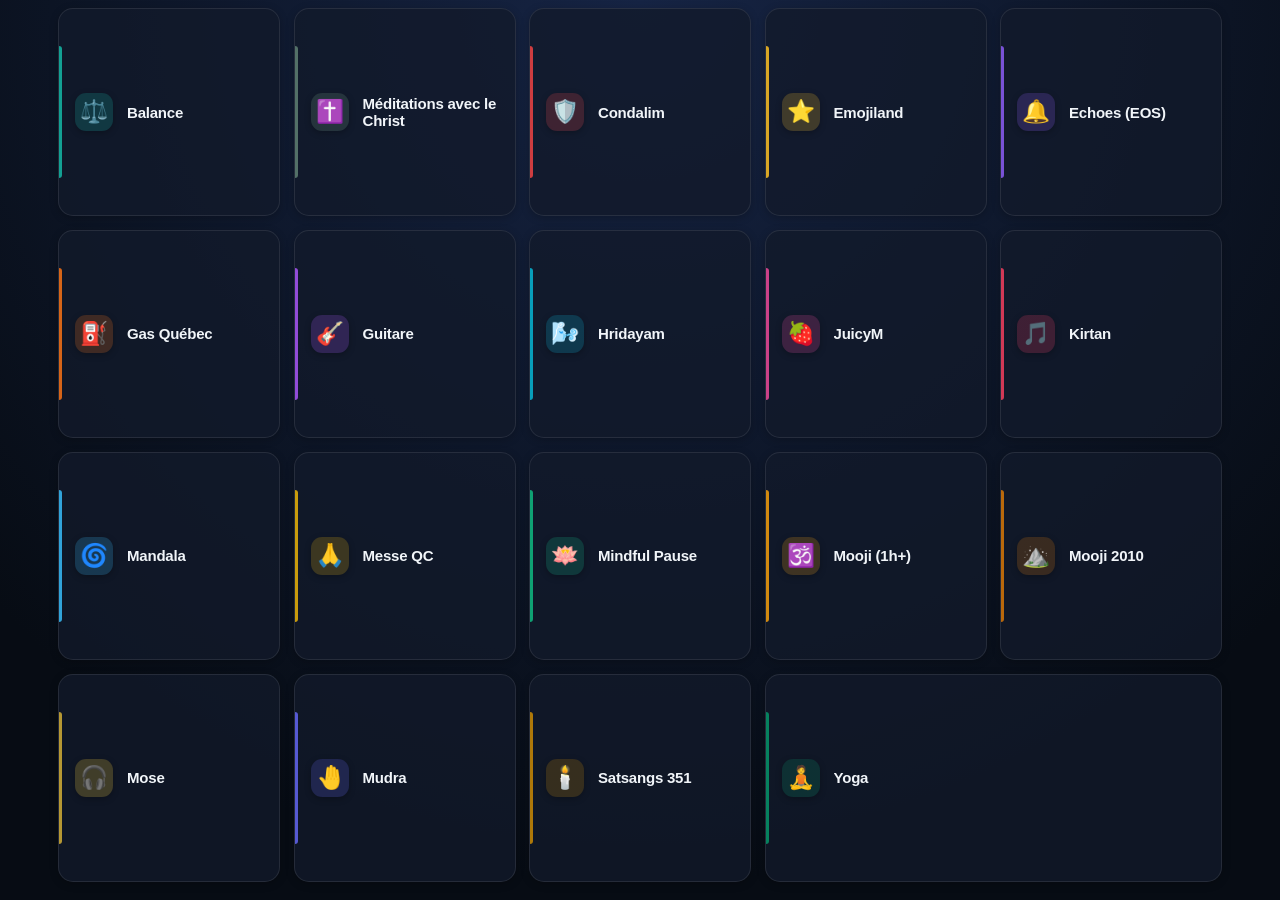
==== index.html @ 5522bfbe "rew" ====
<!doctype html>
<html lang="fr">
<head>
  <meta charset="utf-8">
  <meta name="viewport" content="width=device-width, initial-scale=1, viewport-fit=cover, user-scalable=no">
  <meta name="theme-color" content="#070c14">
  <meta name="color-scheme" content="dark">
  <meta name="apple-mobile-web-app-capable" content="yes">
  <meta name="apple-mobile-web-app-status-bar-style" content="black-translucent">
  <link rel="icon" href="data:image/svg+xml,%3Csvg xmlns='http://www.w3.org/2000/svg' viewBox='0 0 100 100'%3E%3Cdefs%3E%3ClinearGradient id='g' x1='0%25' y1='0%25' x2='100%25' y2='100%25'%3E%3Cstop offset='0%25' stop-color='%2338bdf8'/%3E%3Cstop offset='100%25' stop-color='%236366f1'/%3E%3C/linearGradient%3E%3C/defs%3E%3Ccircle cx='50' cy='50' r='46' fill='url(%23g)'/%3E%3Cpath d='M34 66 L66 50 L34 34 Z' fill='%23ffffff'/%3E%3C/svg%3E">
  <title>Launchpad</title>
  <style>
    :root {
      color-scheme: dark;
      --bg: #070c14;
      --card-bg: rgba(18, 26, 43, 0.78);
      --card-border: rgba(255, 255, 255, 0.09);
      --card-hover: rgba(28, 42, 70, 0.96);
      --text: #f1f5f9;
      --accent: #38bdf8;
    }

    * {
      box-sizing: border-box;
      margin: 0;
      padding: 0;
      -webkit-tap-highlight-color: transparent;
    }

    html, body {
      position: fixed;
      inset: 0;
      width: 100%;
      height: 100%;
      height: 100svh;
      height: var(--app-height, 100svh);
      max-height: 100svh;
      max-height: var(--app-height, 100svh);
      overflow: hidden;
      background: var(--bg);
      background-image: radial-gradient(circle at 50% 0%, #162444 0%, #070c14 80%);
      color: var(--text);
      font-family: -apple-system, BlinkMacSystemFont, "SF Pro Display", "Segoe UI", Roboto, sans-serif;
    }

    /* Fullscreen Viewport Shell with Android 3-Button Nav Protection */
    .viewport-shell {
      width: 100%;
      height: 100%;
      max-height: 100%;
      max-width: 1180px;
      margin: 0 auto;
      padding-top: max(8px, env(safe-area-inset-top, 0px));
      padding-left: max(8px, env(safe-area-inset-left, 0px));
      padding-right: max(8px, env(safe-area-inset-right, 0px));
      /* Generous bottom padding for Android 3-button native navigation */
      padding-bottom: max(18px, calc(env(safe-area-inset-bottom, 0px) + 10px));
      display: flex;
      flex-direction: column;
    }

    /* Grid Layout:
       - Mobile Portrait: 2 COLUMNS x 10 ROWS (Wide cards: text never truncates!)
       - Tablet / Landscape: 4 COLUMNS x 5 ROWS
       - Desktop: 5 COLUMNS x 4 ROWS
    */
    main {
      flex: 1;
      height: 100%;
      min-height: 0;
      display: grid;
      gap: clamp(4px, 0.9vh, 8px);
      grid-template-columns: repeat(2, 1fr);
      grid-template-rows: repeat(10, 1fr);
    }

    @media (min-width: 600px) {
      main {
        grid-template-columns: repeat(4, 1fr);
        grid-template-rows: repeat(5, 1fr);
        gap: clamp(6px, 1.2vh, 12px);
      }
    }

    @media (min-width: 960px) {
      main {
        grid-template-columns: repeat(5, 1fr);
        grid-template-rows: repeat(4, 1fr);
        gap: clamp(8px, 1.5vh, 14px);
      }
    }

    /* App Button: Horizontal card on mobile & desktop */
    .app-btn {
      position: relative;
      display: flex;
      flex-direction: row;
      align-items: center;
      justify-content: flex-start;
      gap: clamp(8px, 2vw, 14px);
      min-width: 0;
      min-height: 0;
      padding: 0 clamp(8px, 2.2vw, 16px);
      background: var(--card-bg);
      border: 1px solid var(--card-border);
      border-radius: clamp(10px, 1.8vh, 15px);
      text-decoration: none;
      color: var(--text);
      user-select: none;
      outline: none;
      overflow: hidden;
      box-shadow: 0 2px 8px rgba(0, 0, 0, 0.22);
      transition: transform 140ms ease, background 140ms ease, border-color 140ms ease, box-shadow 140ms ease;
    }

    .app-btn:last-child {
      grid-column: span 2;
    }

    /* Left accent indicator strip */
    .app-btn::before {
      content: "";
      position: absolute;
      left: 0;
      top: 18%;
      bottom: 18%;
      width: 3px;
      background: var(--accent-color, var(--accent));
      border-radius: 0 4px 4px 0;
      opacity: 0.85;
      transition: all 140ms ease;
    }

    .app-btn:hover {
      background: var(--card-hover);
      border-color: var(--accent-color, var(--accent));
      transform: translateY(-1px);
      box-shadow: 0 6px 16px -2px rgba(0, 0, 0, 0.45);
    }

    .app-btn:hover::before {
      top: 10%;
      bottom: 10%;
      width: 4px;
      opacity: 1;
      box-shadow: 0 0 10px var(--accent-color, var(--accent));
    }

    .app-btn:active {
      transform: scale(0.96);
    }

    /* Icon Squircle Box */
    .btn-icon-box {
      width: clamp(28px, 4.4vh, 38px);
      height: clamp(28px, 4.4vh, 38px);
      border-radius: clamp(8px, 1.3vh, 11px);
      background: var(--icon-bg, rgba(255, 255, 255, 0.06));
      display: flex;
      align-items: center;
      justify-content: center;
      font-size: clamp(1.15rem, 2.5vh, 1.55rem);
      line-height: 1;
      flex-shrink: 0;
      box-shadow: 0 2px 6px rgba(0, 0, 0, 0.25);
      transition: transform 140ms ease;
    }

    .app-btn:hover .btn-icon-box {
      transform: scale(1.08);
    }

    /* Label Container */
    .btn-info {
      display: flex;
      flex-direction: column;
      justify-content: center;
      min-width: 0;
      flex: 1;
    }

    .btn-label {
      font-size: clamp(0.76rem, 1.7vh, 0.94rem);
      font-weight: 700;
      letter-spacing: -0.015em;
      line-height: 1.15;
      text-align: left;
      white-space: normal;
      word-break: normal;
      overflow-wrap: break-word;
      display: -webkit-box;
      -webkit-line-clamp: 2;
      -webkit-box-orient: vertical;
      overflow: hidden;
    }

    /* Ultra-compact screen adjustments (landscape / small screens) */
    @media (max-height: 540px) {
      .viewport-shell {
        gap: 3px;
        padding-bottom: max(14px, calc(env(safe-area-inset-bottom, 0px) + 6px));
      }
      .btn-icon-box {
        width: 24px;
        height: 24px;
        font-size: 1rem;
      }
      .btn-label {
        font-size: clamp(0.68rem, 1.3vh, 0.78rem);
      }
    }
  </style>
</head>
<body>
  <div class="viewport-shell">
    <main id="appGrid">
      <a href="balance/index.html" class="app-btn" style="--accent-color: #14b8a6; --icon-bg: rgba(20, 184, 166, 0.2);">
        <div class="btn-icon-box">⚖️</div>
        <div class="btn-info"><span class="btn-label">Balance</span></div>
      </a>

      <a href="chremed/index.html" class="app-btn" style="--accent-color: #5f7f72; --icon-bg: rgba(95, 127, 114, 0.25);">
        <div class="btn-icon-box">✝️</div>
        <div class="btn-info"><span class="btn-label">Méditations avec le Christ</span></div>
      </a>

      <a href="condalim/index.html" class="app-btn" style="--accent-color: #ef4444; --icon-bg: rgba(239, 68, 68, 0.2);">
        <div class="btn-icon-box">🛡️</div>
        <div class="btn-info"><span class="btn-label">Condalim</span></div>
      </a>

      <a href="emojiland/index.html" class="app-btn" style="--accent-color: #fbbf24; --icon-bg: rgba(251, 191, 36, 0.2);">
        <div class="btn-icon-box">⭐</div>
        <div class="btn-info"><span class="btn-label">Emojiland</span></div>
      </a>

      <a href="eos.html" class="app-btn" style="--accent-color: #8b5cf6; --icon-bg: rgba(139, 92, 246, 0.2);">
        <div class="btn-icon-box">🔔</div>
        <div class="btn-info"><span class="btn-label">Echoes (EOS)</span></div>
      </a>

      <a href="gasquebec/index.html" class="app-btn" style="--accent-color: #f97316; --icon-bg: rgba(249, 115, 22, 0.2);">
        <div class="btn-icon-box">⛽</div>
        <div class="btn-info"><span class="btn-label">Gas Québec</span></div>
      </a>

      <a href="guitar.html" class="app-btn" style="--accent-color: #a855f7; --icon-bg: rgba(168, 85, 247, 0.2);">
        <div class="btn-icon-box">🎸</div>
        <div class="btn-info"><span class="btn-label">Guitare</span></div>
      </a>

      <a href="hridayam.html" class="app-btn" style="--accent-color: #06b6d4; --icon-bg: rgba(6, 182, 212, 0.2);">
        <div class="btn-icon-box">🌬️</div>
        <div class="btn-info"><span class="btn-label">Hridayam</span></div>
      </a>

      <a href="juicym/index.html" class="app-btn" style="--accent-color: #ec4899; --icon-bg: rgba(236, 72, 153, 0.2);">
        <div class="btn-icon-box">🍓</div>
        <div class="btn-info"><span class="btn-label">JuicyM</span></div>
      </a>

      <a href="kirtan/index.html" class="app-btn" style="--accent-color: #f43f5e; --icon-bg: rgba(244, 63, 94, 0.2);">
        <div class="btn-icon-box">🎵</div>
        <div class="btn-info"><span class="btn-label">Kirtan</span></div>
      </a>

      <a href="mandala.html" class="app-btn" style="--accent-color: #38bdf8; --icon-bg: rgba(56, 189, 248, 0.2);">
        <div class="btn-icon-box">🌀</div>
        <div class="btn-info"><span class="btn-label">Mandala</span></div>
      </a>

      <a href="messequebec/index.html" class="app-btn" style="--accent-color: #eab308; --icon-bg: rgba(234, 179, 8, 0.2);">
        <div class="btn-icon-box">🙏</div>
        <div class="btn-info"><span class="btn-label">Messe QC</span></div>
      </a>

      <a href="mindfulpause.html" class="app-btn" style="--accent-color: #10b981; --icon-bg: rgba(16, 185, 129, 0.2);">
        <div class="btn-icon-box">🪷</div>
        <div class="btn-info"><span class="btn-label">Mindful Pause</span></div>
      </a>

      <a href="moojilongvideos.html" class="app-btn" style="--accent-color: #f59e0b; --icon-bg: rgba(245, 158, 11, 0.2);">
        <div class="btn-icon-box">🕉️</div>
        <div class="btn-info"><span class="btn-label">Mooji (1h+)</span></div>
      </a>

      <a href="mooji2010/index.html" class="app-btn" style="--accent-color: #d97706; --icon-bg: rgba(217, 119, 6, 0.2);">
        <div class="btn-icon-box">⛰️</div>
        <div class="btn-info"><span class="btn-label">Mooji 2010</span></div>
      </a>

      <a href="mose.html" class="app-btn" style="--accent-color: #d4af37; --icon-bg: rgba(212, 175, 55, 0.25);">
        <div class="btn-icon-box">🎧</div>
        <div class="btn-info"><span class="btn-label">Mose</span></div>
      </a>

      <a href="mudra.html" class="app-btn" style="--accent-color: #6366f1; --icon-bg: rgba(99, 102, 241, 0.2);">
        <div class="btn-icon-box">🤚</div>
        <div class="btn-info"><span class="btn-label">Mudra</span></div>
      </a>

      <a href="satsangs351/index.html" class="app-btn" style="--accent-color: #ca8a04; --icon-bg: rgba(202, 138, 4, 0.2);">
        <div class="btn-icon-box">🕯️</div>
        <div class="btn-info"><span class="btn-label">Satsangs 351</span></div>
      </a>

      <a href="yoga.html" class="app-btn" style="--accent-color: #059669; --icon-bg: rgba(5, 150, 105, 0.2);">
        <div class="btn-icon-box">🧘</div>
        <div class="btn-info"><span class="btn-label">Yoga</span></div>
      </a>
    </main>
  </div>

  <script>
    // Exact visual height binding for mobile address bars & Android navigation
    function updateAppHeight() {
      const vh = window.visualViewport ? window.visualViewport.height : window.innerHeight;
      document.documentElement.style.setProperty('--app-height', `${vh}px`);
    }

    if (window.visualViewport) {
      window.visualViewport.addEventListener('resize', updateAppHeight);
    }
    window.addEventListener('resize', updateAppHeight);
    window.addEventListener('orientationchange', () => {
      setTimeout(updateAppHeight, 100);
    });
    updateAppHeight();
  </script>
</body>
</html>
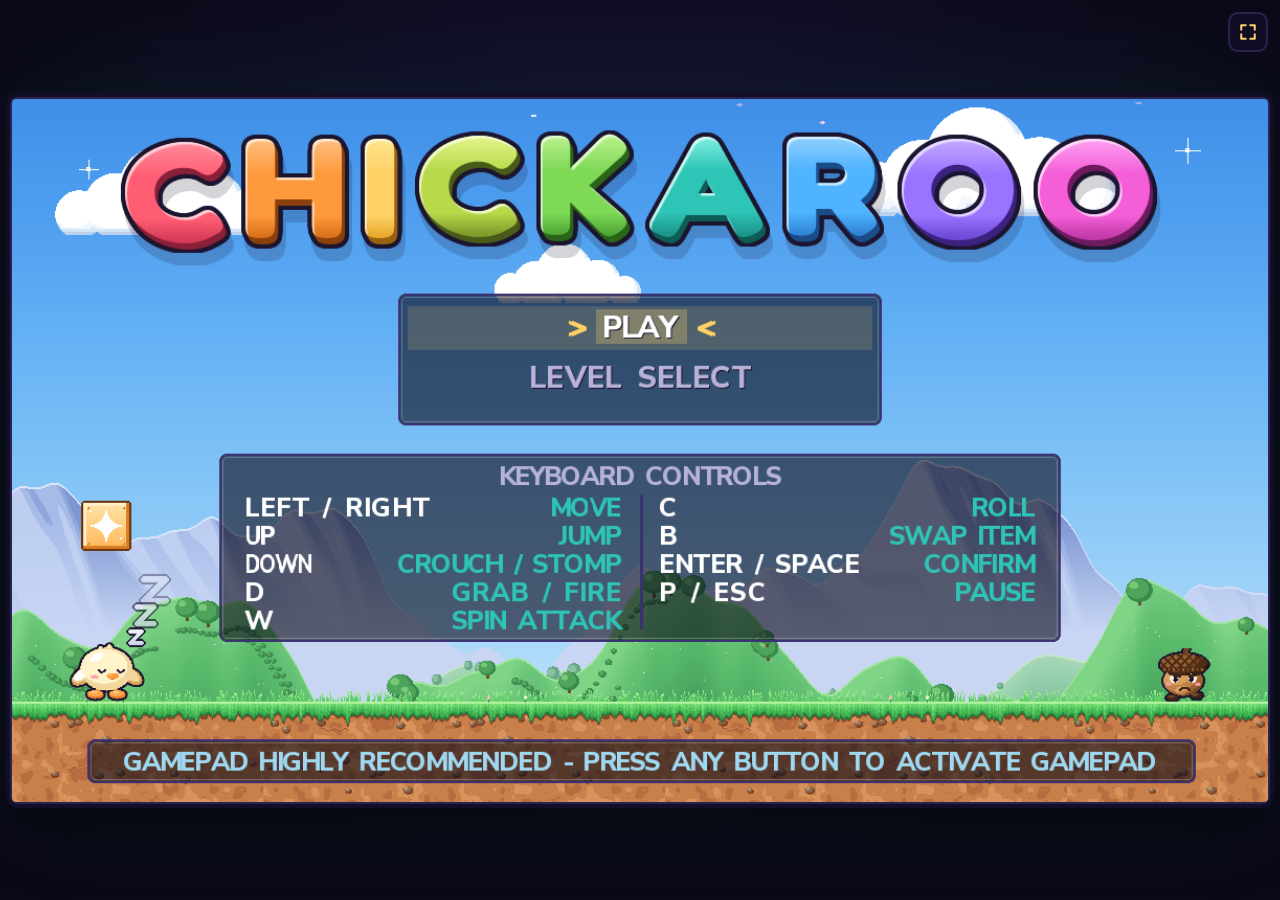
==== commit df2bd57c: "Optimize rendering, canvas blitting, glow caching, and culling" ====
--- a/index.html
+++ b/index.html
@@ -1,331 +1,135 @@
 <!doctype html>
-<html lang="fr">
+<html lang="en" class="loading">
 <head>
   <meta charset="utf-8">
-  <meta name="viewport" content="width=device-width, initial-scale=1, viewport-fit=cover, user-scalable=no">
-  <meta name="theme-color" content="#070c14">
-  <meta name="color-scheme" content="dark">
+  <meta name="viewport" content="width=device-width, initial-scale=1, maximum-scale=1, user-scalable=no, viewport-fit=cover">
   <meta name="apple-mobile-web-app-capable" content="yes">
+  <meta name="mobile-web-app-capable" content="yes">
   <meta name="apple-mobile-web-app-status-bar-style" content="black-translucent">
-  <link rel="icon" href="data:image/svg+xml,%3Csvg xmlns='http://www.w3.org/2000/svg' viewBox='0 0 100 100'%3E%3Cdefs%3E%3ClinearGradient id='g' x1='0%25' y1='0%25' x2='100%25' y2='100%25'%3E%3Cstop offset='0%25' stop-color='%2338bdf8'/%3E%3Cstop offset='100%25' stop-color='%236366f1'/%3E%3C/linearGradient%3E%3C/defs%3E%3Ccircle cx='50' cy='50' r='46' fill='url(%23g)'/%3E%3Cpath d='M34 66 L66 50 L34 34 Z' fill='%23ffffff'/%3E%3C/svg%3E">
-  <title>Launchpad</title>
-  <style>
-    :root {
-      color-scheme: dark;
-      --bg: #070c14;
-      --card-bg: rgba(18, 26, 43, 0.78);
-      --card-border: rgba(255, 255, 255, 0.09);
-      --card-hover: rgba(28, 42, 70, 0.96);
-      --text: #f1f5f9;
-      --accent: #38bdf8;
-    }
-
-    * {
-      box-sizing: border-box;
-      margin: 0;
-      padding: 0;
-      -webkit-tap-highlight-color: transparent;
-    }
-
-    html, body {
-      position: fixed;
-      inset: 0;
-      width: 100%;
-      height: 100%;
-      height: 100svh;
-      height: var(--app-height, 100svh);
-      max-height: 100svh;
-      max-height: var(--app-height, 100svh);
-      overflow: hidden;
-      background: var(--bg);
-      background-image: radial-gradient(circle at 50% 0%, #162444 0%, #070c14 80%);
-      color: var(--text);
-      font-family: -apple-system, BlinkMacSystemFont, "SF Pro Display", "Segoe UI", Roboto, sans-serif;
-    }
-
-    /* Fullscreen Viewport Shell with Android 3-Button Nav Protection */
-    .viewport-shell {
-      width: 100%;
-      height: 100%;
-      max-height: 100%;
-      max-width: 1180px;
-      margin: 0 auto;
-      padding-top: max(8px, env(safe-area-inset-top, 0px));
-      padding-left: max(8px, env(safe-area-inset-left, 0px));
-      padding-right: max(8px, env(safe-area-inset-right, 0px));
-      /* Generous bottom padding for Android 3-button native navigation */
-      padding-bottom: max(18px, calc(env(safe-area-inset-bottom, 0px) + 10px));
-      display: flex;
-      flex-direction: column;
-    }
-
-    /* Grid Layout:
-       - Mobile Portrait: 2 COLUMNS x 10 ROWS (Wide cards: text never truncates!)
-       - Tablet / Landscape: 4 COLUMNS x 5 ROWS
-       - Desktop: 5 COLUMNS x 4 ROWS
-    */
-    main {
-      flex: 1;
-      height: 100%;
-      min-height: 0;
-      display: grid;
-      gap: clamp(4px, 0.9vh, 8px);
-      grid-template-columns: repeat(2, 1fr);
-      grid-template-rows: repeat(10, 1fr);
-    }
-
-    @media (min-width: 600px) {
-      main {
-        grid-template-columns: repeat(4, 1fr);
-        grid-template-rows: repeat(5, 1fr);
-        gap: clamp(6px, 1.2vh, 12px);
-      }
-    }
-
-    @media (min-width: 960px) {
-      main {
-        grid-template-columns: repeat(5, 1fr);
-        grid-template-rows: repeat(4, 1fr);
-        gap: clamp(8px, 1.5vh, 14px);
-      }
-    }
-
-    /* App Button: Horizontal card on mobile & desktop */
-    .app-btn {
-      position: relative;
-      display: flex;
-      flex-direction: row;
-      align-items: center;
-      justify-content: flex-start;
-      gap: clamp(8px, 2vw, 14px);
-      min-width: 0;
-      min-height: 0;
-      padding: 0 clamp(8px, 2.2vw, 16px);
-      background: var(--card-bg);
-      border: 1px solid var(--card-border);
-      border-radius: clamp(10px, 1.8vh, 15px);
-      text-decoration: none;
-      color: var(--text);
-      user-select: none;
-      outline: none;
-      overflow: hidden;
-      box-shadow: 0 2px 8px rgba(0, 0, 0, 0.22);
-      transition: transform 140ms ease, background 140ms ease, border-color 140ms ease, box-shadow 140ms ease;
-    }
-
-    .app-btn:last-child {
-      grid-column: span 2;
-    }
-
-    /* Left accent indicator strip */
-    .app-btn::before {
-      content: "";
-      position: absolute;
-      left: 0;
-      top: 18%;
-      bottom: 18%;
-      width: 3px;
-      background: var(--accent-color, var(--accent));
-      border-radius: 0 4px 4px 0;
-      opacity: 0.85;
-      transition: all 140ms ease;
-    }
-
-    .app-btn:hover {
-      background: var(--card-hover);
-      border-color: var(--accent-color, var(--accent));
-      transform: translateY(-1px);
-      box-shadow: 0 6px 16px -2px rgba(0, 0, 0, 0.45);
-    }
-
-    .app-btn:hover::before {
-      top: 10%;
-      bottom: 10%;
-      width: 4px;
-      opacity: 1;
-      box-shadow: 0 0 10px var(--accent-color, var(--accent));
-    }
-
-    .app-btn:active {
-      transform: scale(0.96);
-    }
-
-    /* Icon Squircle Box */
-    .btn-icon-box {
-      width: clamp(28px, 4.4vh, 38px);
-      height: clamp(28px, 4.4vh, 38px);
-      border-radius: clamp(8px, 1.3vh, 11px);
-      background: var(--icon-bg, rgba(255, 255, 255, 0.06));
-      display: flex;
-      align-items: center;
-      justify-content: center;
-      font-size: clamp(1.15rem, 2.5vh, 1.55rem);
-      line-height: 1;
-      flex-shrink: 0;
-      box-shadow: 0 2px 6px rgba(0, 0, 0, 0.25);
-      transition: transform 140ms ease;
-    }
-
-    .app-btn:hover .btn-icon-box {
-      transform: scale(1.08);
-    }
-
-    /* Label Container */
-    .btn-info {
-      display: flex;
-      flex-direction: column;
-      justify-content: center;
-      min-width: 0;
-      flex: 1;
-    }
-
-    .btn-label {
-      font-size: clamp(0.76rem, 1.7vh, 0.94rem);
-      font-weight: 700;
-      letter-spacing: -0.015em;
-      line-height: 1.15;
-      text-align: left;
-      white-space: normal;
-      word-break: normal;
-      overflow-wrap: break-word;
-      display: -webkit-box;
-      -webkit-line-clamp: 2;
-      -webkit-box-orient: vertical;
-      overflow: hidden;
-    }
-
-    /* Ultra-compact screen adjustments (landscape / small screens) */
-    @media (max-height: 540px) {
-      .viewport-shell {
-        gap: 3px;
-        padding-bottom: max(14px, calc(env(safe-area-inset-bottom, 0px) + 6px));
-      }
-      .btn-icon-box {
-        width: 24px;
-        height: 24px;
-        font-size: 1rem;
-      }
-      .btn-label {
-        font-size: clamp(0.68rem, 1.3vh, 0.78rem);
-      }
-    }
-  </style>
+  <meta name="theme-color" content="#0a0a0a">
+  <title>CHICKAROO</title>
+  <link rel="icon" href="data:image/svg+xml,<svg xmlns='http://www.w3.org/2000/svg' viewBox='0 0 100 100'><text y='.9em' font-size='90'>🐥</text></svg>">
+  <meta name="description" content="CHICKAROO — a handcrafted 2D platformer homage. Pure HTML5 canvas and Web Audio.">
+  <style>html, body { background: #0a0a0a; }</style>
+  <link rel="stylesheet" href="style.css">
 </head>
 <body>
-  <div class="viewport-shell">
-    <main id="appGrid">
-      <a href="balance/index.html" class="app-btn" style="--accent-color: #14b8a6; --icon-bg: rgba(20, 184, 166, 0.2);">
-        <div class="btn-icon-box">⚖️</div>
-        <div class="btn-info"><span class="btn-label">Balance</span></div>
-      </a>
+  <!-- Static bake of SPR.small.blush, embedded so it appears before game scripts and fonts load. -->
+  <div id="loading" role="status" aria-label="Loading CHICKAROO">
+    <img src="[data-uri]" width="96" height="74" alt="" fetchpriority="high" draggable="false">
+  </div>
+  <main id="stage">
+    <div id="frame">
+      <canvas id="game" width="1200" height="672" aria-label="CHICKAROO game screen"></canvas>
+    </div>
+  </main>
 
-      <a href="chremed/index.html" class="app-btn" style="--accent-color: #5f7f72; --icon-bg: rgba(95, 127, 114, 0.25);">
-        <div class="btn-icon-box">✝️</div>
-        <div class="btn-info"><span class="btn-label">Méditations avec le Christ</span></div>
-      </a>
-
-      <a href="condalim/index.html" class="app-btn" style="--accent-color: #ef4444; --icon-bg: rgba(239, 68, 68, 0.2);">
-        <div class="btn-icon-box">🛡️</div>
-        <div class="btn-info"><span class="btn-label">Condalim</span></div>
-      </a>
-
-      <a href="emojiland/index.html" class="app-btn" style="--accent-color: #fbbf24; --icon-bg: rgba(251, 191, 36, 0.2);">
-        <div class="btn-icon-box">⭐</div>
-        <div class="btn-info"><span class="btn-label">Emojiland</span></div>
-      </a>
-
-      <a href="eos.html" class="app-btn" style="--accent-color: #8b5cf6; --icon-bg: rgba(139, 92, 246, 0.2);">
-        <div class="btn-icon-box">🔔</div>
-        <div class="btn-info"><span class="btn-label">Echoes (EOS)</span></div>
-      </a>
-
-      <a href="gasquebec/index.html" class="app-btn" style="--accent-color: #f97316; --icon-bg: rgba(249, 115, 22, 0.2);">
-        <div class="btn-icon-box">⛽</div>
-        <div class="btn-info"><span class="btn-label">Gas Québec</span></div>
-      </a>
-
-      <a href="guitar.html" class="app-btn" style="--accent-color: #a855f7; --icon-bg: rgba(168, 85, 247, 0.2);">
-        <div class="btn-icon-box">🎸</div>
-        <div class="btn-info"><span class="btn-label">Guitare</span></div>
-      </a>
-
-      <a href="hridayam.html" class="app-btn" style="--accent-color: #06b6d4; --icon-bg: rgba(6, 182, 212, 0.2);">
-        <div class="btn-icon-box">🌬️</div>
-        <div class="btn-info"><span class="btn-label">Hridayam</span></div>
-      </a>
-
-      <a href="juicym/index.html" class="app-btn" style="--accent-color: #ec4899; --icon-bg: rgba(236, 72, 153, 0.2);">
-        <div class="btn-icon-box">🍓</div>
-        <div class="btn-info"><span class="btn-label">JuicyM</span></div>
-      </a>
-
-      <a href="kirtan/index.html" class="app-btn" style="--accent-color: #f43f5e; --icon-bg: rgba(244, 63, 94, 0.2);">
-        <div class="btn-icon-box">🎵</div>
-        <div class="btn-info"><span class="btn-label">Kirtan</span></div>
-      </a>
-
-      <a href="mandala.html" class="app-btn" style="--accent-color: #38bdf8; --icon-bg: rgba(56, 189, 248, 0.2);">
-        <div class="btn-icon-box">🌀</div>
-        <div class="btn-info"><span class="btn-label">Mandala</span></div>
-      </a>
-
-      <a href="messequebec/index.html" class="app-btn" style="--accent-color: #eab308; --icon-bg: rgba(234, 179, 8, 0.2);">
-        <div class="btn-icon-box">🙏</div>
-        <div class="btn-info"><span class="btn-label">Messe QC</span></div>
-      </a>
-
-      <a href="mindfulpause.html" class="app-btn" style="--accent-color: #10b981; --icon-bg: rgba(16, 185, 129, 0.2);">
-        <div class="btn-icon-box">🪷</div>
-        <div class="btn-info"><span class="btn-label">Mindful Pause</span></div>
-      </a>
-
-      <a href="moojilongvideos.html" class="app-btn" style="--accent-color: #f59e0b; --icon-bg: rgba(245, 158, 11, 0.2);">
-        <div class="btn-icon-box">🕉️</div>
-        <div class="btn-info"><span class="btn-label">Mooji (1h+)</span></div>
-      </a>
-
-      <a href="mooji2010/index.html" class="app-btn" style="--accent-color: #d97706; --icon-bg: rgba(217, 119, 6, 0.2);">
-        <div class="btn-icon-box">⛰️</div>
-        <div class="btn-info"><span class="btn-label">Mooji 2010</span></div>
-      </a>
-
-      <a href="mose.html" class="app-btn" style="--accent-color: #d4af37; --icon-bg: rgba(212, 175, 55, 0.25);">
-        <div class="btn-icon-box">🎧</div>
-        <div class="btn-info"><span class="btn-label">Mose</span></div>
-      </a>
-
-      <a href="mudra.html" class="app-btn" style="--accent-color: #6366f1; --icon-bg: rgba(99, 102, 241, 0.2);">
-        <div class="btn-icon-box">🤚</div>
-        <div class="btn-info"><span class="btn-label">Mudra</span></div>
-      </a>
-
-      <a href="satsangs351/index.html" class="app-btn" style="--accent-color: #ca8a04; --icon-bg: rgba(202, 138, 4, 0.2);">
-        <div class="btn-icon-box">🕯️</div>
-        <div class="btn-info"><span class="btn-label">Satsangs 351</span></div>
-      </a>
-
-      <a href="yoga.html" class="app-btn" style="--accent-color: #059669; --icon-bg: rgba(5, 150, 105, 0.2);">
-        <div class="btn-icon-box">🧘</div>
-        <div class="btn-info"><span class="btn-label">Yoga</span></div>
-      </a>
-    </main>
+  <div id="toolbar">
+    <button id="pause" class="tool touch-only" type="button" aria-label="Pause" title="Pause (P)">
+      <svg viewBox="0 0 16 16" aria-hidden="true"><path d="M4 3h3v10H4zM9 3h3v10H9z"/></svg>
+    </button>
+    <button id="fs" class="tool" type="button" aria-label="Toggle fullscreen" title="Fullscreen (F)">
+      <svg class="icon-enter" viewBox="0 0 16 16" aria-hidden="true"><path class="line" d="M2 6V2h4M10 2h4v4M14 10v4h-4M6 14H2v-4"/></svg>
+      <svg class="icon-exit" viewBox="0 0 16 16" aria-hidden="true"><path class="line" d="M6 2v4H2M14 6h-4V2M10 14v-4h4M2 10h4v4"/></svg>
+    </button>
   </div>
 
-  <script>
-    // Exact visual height binding for mobile address bars & Android navigation
-    function updateAppHeight() {
-      const vh = window.visualViewport ? window.visualViewport.height : window.innerHeight;
-      document.documentElement.style.setProperty('--app-height', `${vh}px`);
-    }
+  <div id="touch" class="touch-only" aria-hidden="true">
+    <div id="dpad"><span class="arrow l"></span><span class="arrow r"></span></div>
+    <div id="btns"><span id="bB" class="btn">B</span><span id="bA" class="btn">A</span></div>
+  </div>
 
-    if (window.visualViewport) {
-      window.visualViewport.addEventListener('resize', updateAppHeight);
-    }
-    window.addEventListener('resize', updateAppHeight);
-    window.addEventListener('orientationchange', () => {
-      setTimeout(updateAppHeight, 100);
-    });
-    updateAppHeight();
-  </script>
+  <div id="toast" role="status" aria-live="polite"></div>
+
+  <script src="src/levels.js"></script>
+  <script src="src/constants.js"></script>
+  <script src="src/utils.js"></script>
+  <script src="src/fonts.js"></script>
+  <script src="src/hires.js"></script>
+  <script src="src/audio.js"></script>
+  <script src="src/bayou-music.js"></script>
+  <script src="src/input.js"></script>
+  <script src="src/sprites.js"></script>
+  <script src="src/tiles.js"></script>
+  <script src="src/backgrounds.js"></script>
+  <script src="src/meadow-fine.js"></script>
+  <script src="src/fine-ground.js"></script>
+  <script src="src/cave-fine.js"></script>
+  <script src="src/sky-fine.js"></script>
+  <script src="src/citadel-fine.js"></script>
+  <script src="src/ocean-fine.js"></script>
+  <script src="src/snow-fine.js"></script>
+  <script src="src/clock-fine.js"></script>
+  <script src="src/eclipse-fine.js"></script>
+  <script src="src/desert-fine.js"></script>
+  <script src="src/level.js"></script>
+  <script src="src/enemy.js"></script>
+  <script src="src/enemies-meadow.js"></script>
+  <script src="src/blooms.js"></script>
+  <script src="src/meadow-art.js"></script>
+  <script src="src/desert-art.js"></script>
+  <script src="src/magmaw-art.js"></script>
+  <script src="src/sprites-fine.js"></script>
+  <script src="src/bayou-fine.js"></script>
+  <script src="src/jungle-fine.js"></script>
+  <script src="src/winter-art.js"></script>
+  <script src="src/clock-art.js"></script>
+  <script src="src/eclipse-enemy-art.js"></script>
+  <script src="src/enemies-water-ice.js"></script>
+  <script src="src/enemies-snow.js"></script>
+  <script src="src/enemies-forest.js"></script>
+  <script src="src/enemies-desert.js"></script>
+  <script src="src/enemies-jungle.js"></script>
+  <script src="src/enemies-misc.js"></script>
+  <script src="src/snorer-art.js"></script>
+  <script src="src/enemies-cave.js"></script>
+  <script src="src/cave-moths.js"></script>
+  <script src="src/enemies-sky.js"></script>
+  <script src="src/fair.js"></script>
+  <script src="src/enemies-citadel.js"></script>
+  <script src="src/enemies-clock.js"></script>
+  <script src="src/clock-finale.js"></script>
+  <script src="src/enemies-eclipse.js"></script>
+  <script src="src/bosses.js"></script>
+  <script src="src/umbra-art.js"></script>
+  <script src="src/shade.js"></script>
+  <script src="src/sigil.js"></script>
+  <script src="src/dunes.js"></script>
+  <script src="src/enemies-bayou.js"></script>
+  <script src="src/enemies-gut.js"></script>
+  <script src="src/enemies-gumbo.js"></script>
+  <script src="src/crawdad-art.js"></script>
+  <script src="src/items-fx.js"></script>
+  <script src="src/platform.js"></script>
+  <script src="src/gumbo.js"></script>
+  <script src="src/game.js"></script>
+  <script src="src/game-update.js"></script>
+  <script src="src/game-jungle.js"></script>
+  <script src="src/game-sky.js"></script>
+  <script src="src/game-clock.js"></script>
+  <script src="src/game-bayou.js"></script>
+  <script src="src/gut.js"></script>
+  <script src="src/gut-dream.js"></script>
+  <script src="src/gut-rooms.js"></script>
+  <script src="src/gut-ileum.js"></script>
+  <script src="src/gut-colon.js"></script>
+  <script src="src/cloacolith-art.js"></script>
+  <script src="src/turtle-art.js"></script>
+  <script src="src/gut-vault.js"></script>
+  <script src="src/gut-sprites.js"></script>
+  <script src="src/game-gumbo.js"></script>
+  <script src="src/game-world.js"></script>
+  <script src="src/game-blocks-items.js"></script>
+  <script src="src/game-suits.js"></script>
+  <script src="src/game-entities.js"></script>
+  <script src="src/game-render.js"></script>
+  <script src="src/game-decor.js"></script>
+  <script src="src/game-goals.js"></script>
+  <script src="src/game-hud.js"></script>
+  <script src="src/game-devwarp.js"></script>
+  <script src="src/game-cat.js"></script>
+  <script src="src/game-story.js"></script>
+  <script src="src/logo.js"></script>
+  <script src="src/boot.js"></script>
 </body>
 </html>
--- a/style.css
+++ b/style.css
@@ -0,0 +1,214 @@
+:root {
+  --bg: #0b0918;
+  --bg-2: #171233;
+  --edge: #2a2250;
+  --accent: #2ec4b6;
+  --gold: #ffd166;
+  --coral: #ff5d73;
+  --safe-t: env(safe-area-inset-top, 0px);
+  --safe-r: env(safe-area-inset-right, 0px);
+  --safe-b: env(safe-area-inset-bottom, 0px);
+  --safe-l: env(safe-area-inset-left, 0px);
+}
+
+* { box-sizing: border-box; }
+
+html, body {
+  margin: 0;
+  height: 100%;
+  overflow: hidden;
+  background: radial-gradient(ellipse at 50% 35%, var(--bg-2) 0%, var(--bg) 70%) fixed;
+  background-color: var(--bg);
+  color: #fff;
+  font-family: system-ui, sans-serif;
+  -webkit-user-select: none;
+  user-select: none;
+  -webkit-touch-callout: none;
+  -webkit-tap-highlight-color: transparent;
+  touch-action: none;
+  overscroll-behavior: none;
+}
+
+#stage {
+  position: fixed;
+  inset: 0;
+  display: flex;
+  align-items: center;
+  justify-content: center;
+}
+
+#loading {
+  position: fixed;
+  inset: 0;
+  display: grid;
+  place-items: center;
+  pointer-events: none;
+  z-index: 30;
+}
+#loading img {
+  display: block;
+  width: min(96px, 24vmin);
+  height: auto;
+}
+html:not(.loading) #loading { display: none; }
+
+.loading #frame, .loading #toolbar, .loading #touch { visibility: hidden; }
+#frame {
+  position: relative;
+  line-height: 0;
+  border-radius: 6px;
+  box-shadow:
+    0 0 0 2px var(--edge),
+    0 0 0 6px #120e27,
+    0 24px 60px rgba(0, 0, 0, .65),
+    0 0 120px rgba(46, 196, 182, .12);
+}
+
+#game {
+  display: block;
+  width: 400px;
+  height: 224px;
+  border-radius: 4px;
+  image-rendering: pixelated;
+  image-rendering: crisp-edges;
+  background: #000;
+  outline: none;
+}
+/* drawn at least as sharp as the display (SCREEN_K, boot.js fit): the browser just smooths the last bit of scaling */
+#game.smooth { image-rendering: auto; }
+
+/* ---------- toolbar (pause / fullscreen) ---------- */
+#toolbar {
+  position: fixed;
+  top: calc(12px + var(--safe-t));
+  right: calc(12px + var(--safe-r));
+  display: flex;
+  gap: 8px;
+  z-index: 10;
+}
+.tool {
+  width: 40px;
+  height: 40px;
+  padding: 9px;
+  border: 2px solid var(--edge);
+  border-radius: 10px;
+  background: rgba(18, 14, 39, .85);
+  color: var(--gold);
+  cursor: pointer;
+  touch-action: manipulation;
+  transition: transform .12s ease, border-color .12s ease;
+}
+.tool:hover { transform: translateY(-1px); border-color: var(--accent); }
+.tool:focus-visible { outline: 2px solid var(--accent); outline-offset: 2px; }
+.tool svg { width: 100%; height: 100%; display: block; }
+.tool path { fill: currentColor; }
+.tool path.line { fill: none; stroke: currentColor; stroke-width: 1.8; stroke-linecap: round; stroke-linejoin: round; }
+
+#fs .icon-exit { display: none; }
+#fs.on .icon-enter { display: none; }
+#fs.on .icon-exit { display: block; }
+
+/* ---------- touch controls ---------- */
+.touch-only { display: none; }
+html.touch .touch-only { display: block; }
+html.touch #frame { box-shadow: 0 0 0 2px var(--edge), 0 12px 40px rgba(0, 0, 0, .6); border-radius: 0; }
+html.touch #game { border-radius: 0; }
+
+/* landscape phone: the game fills the screen, controls float over its lower corners */
+html.touch #toolbar { flex-direction: column; }
+html.touch .tool { width: 38px; height: 38px; padding: 8px; background: rgba(18, 14, 39, .6); }
+
+#touch {
+  position: fixed;
+  inset: 0;
+  pointer-events: none;
+  z-index: 5;
+}
+#dpad, #btns {
+  position: absolute;
+  pointer-events: auto;
+  touch-action: none;
+}
+#dpad {
+  left: calc(14px + var(--safe-l));
+  bottom: calc(14px + var(--safe-b));
+  width: 150px;
+  height: 76px;
+  border-radius: 38px;
+  background: rgba(18, 14, 39, .42);
+  border: 2px solid rgba(255, 255, 255, .22);
+}
+#dpad .arrow {
+  position: absolute;
+  top: 50%;
+  width: 0;
+  height: 0;
+  margin-top: -14px;
+  border-top: 14px solid transparent;
+  border-bottom: 14px solid transparent;
+  opacity: .75;
+  transition: transform .06s ease, opacity .06s ease;
+}
+#dpad .l { left: 22px; border-right: 22px solid #fff; }
+#dpad .r { right: 22px; border-left: 22px solid #fff; }
+#dpad.left .l, #dpad.right .r { opacity: 1; transform: scale(1.15); border-left-color: var(--gold); border-right-color: var(--gold); }
+
+#btns {
+  right: calc(14px + var(--safe-r));
+  bottom: calc(14px + var(--safe-b));
+  width: 156px;
+  height: 128px;
+}
+#btns .btn {
+  position: absolute;
+  width: 68px;
+  height: 68px;
+  border-radius: 50%;
+  display: flex;
+  align-items: center;
+  justify-content: center;
+  font: 800 24px/1 system-ui, sans-serif;
+  color: rgba(255, 255, 255, .9);
+  border: 2px solid rgba(255, 255, 255, .28);
+  transition: transform .06s ease, background-color .06s ease;
+}
+#bB { left: 0; top: 56px; background: rgba(46, 196, 182, .38); }
+#bA { left: 82px; top: 16px; background: rgba(255, 93, 115, .45); }
+#btns .btn.on { transform: scale(.92); border-color: #fff; }
+#bB.on { background: rgba(46, 196, 182, .75); }
+#bA.on { background: rgba(255, 93, 115, .8); }
+
+/* portrait phone: game on top, roomy controls below it */
+html.touch.portrait #stage { align-items: flex-start; padding-top: calc(64px + var(--safe-t)); }
+html.touch.portrait #toolbar { flex-direction: row; }
+html.touch.portrait #dpad { width: 168px; height: 84px; border-radius: 42px; left: calc(18px + var(--safe-l)); bottom: calc(40px + var(--safe-b)); }
+html.touch.portrait #btns { right: calc(18px + var(--safe-r)); bottom: calc(40px + var(--safe-b)); transform: scale(1.12); transform-origin: right bottom; }
+
+/* ---------- toast ---------- */
+#toast {
+  position: fixed;
+  left: 50%;
+  top: calc(16px + var(--safe-t));
+  transform: translate(-50%, -8px);
+  padding: 10px 14px;
+  border-radius: 10px;
+  background: rgba(18, 14, 39, .92);
+  border: 2px solid var(--edge);
+  color: #fff;
+  font-size: 14px;
+  opacity: 0;
+  pointer-events: none;
+  transition: opacity .2s ease, transform .2s ease;
+  z-index: 20;
+  max-width: calc(100vw - 32px);
+  text-align: center;
+}
+#toast.show { opacity: 1; transform: translate(-50%, 0); }
+
+/* edge to edge (fullscreen, or a phone on its side): no frame, nothing round the picture but a dark blue */
+html.edge, html.edge body { background: #0b1230; }
+html.loading, html.loading body,
+html.edge #frame { box-shadow: none; border-radius: 0; }
+html.edge #game { border-radius: 0; }
+html.edge:not(.touch) #toolbar { opacity: 0; transition: opacity .3s ease; }
+html.edge:not(.touch) #toolbar:hover { opacity: 1; }
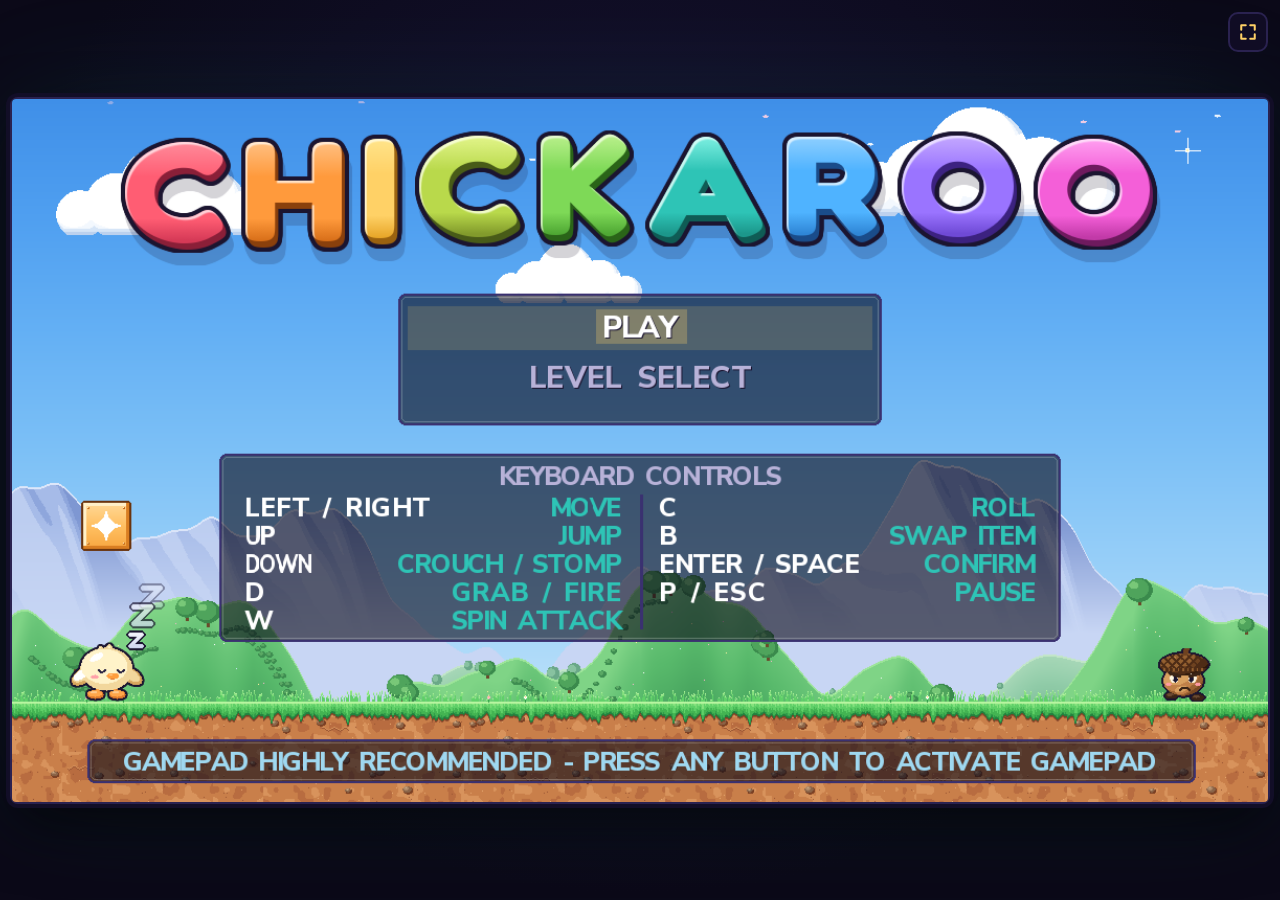
==== commit 9327e259: "Mobile: auto-run, landscape prompt, full touch overlay Touch players get auto-run (toggleable chip)," ====
--- a/index.html
+++ b/index.html
@@ -28,6 +28,9 @@
     <button id="pause" class="tool touch-only" type="button" aria-label="Pause" title="Pause (P)">
       <svg viewBox="0 0 16 16" aria-hidden="true"><path d="M4 3h3v10H4zM9 3h3v10H9z"/></svg>
     </button>
+    <button id="swap" class="tool touch-only play-only" type="button" aria-label="Swap reserve item" title="Swap item">
+      <svg viewBox="0 0 16 16" aria-hidden="true"><path class="line" d="M3 5h9l-2.5-2.5M13 11H4l2.5 2.5"/></svg>
+    </button>
     <button id="fs" class="tool" type="button" aria-label="Toggle fullscreen" title="Fullscreen (F)">
       <svg class="icon-enter" viewBox="0 0 16 16" aria-hidden="true"><path class="line" d="M2 6V2h4M10 2h4v4M14 10v4h-4M6 14H2v-4"/></svg>
       <svg class="icon-exit" viewBox="0 0 16 16" aria-hidden="true"><path class="line" d="M6 2v4H2M14 6h-4V2M10 14v-4h4M2 10h4v4"/></svg>
@@ -35,8 +38,22 @@
   </div>
 
   <div id="touch" class="touch-only" aria-hidden="true">
-    <div id="dpad"><span class="arrow l"></span><span class="arrow r"></span></div>
-    <div id="btns"><span id="bB" class="btn">B</span><span id="bA" class="btn">A</span></div>
+    <div id="dpad">
+      <div class="base"><span class="chev u"></span><span class="chev d"></span><span class="chev l"></span><span class="chev r"></span><span class="knob"></span></div>
+    </div>
+    <button id="autorun" type="button" class="chip"><span class="dot"></span>AUTO RUN</button>
+    <div id="btns">
+      <span id="bR" class="btn small" data-code="TouchRoll"><i>ROLL</i></span>
+      <span id="bS" class="btn small" data-code="TouchSpin"><i>SPIN</i></span>
+      <span id="bB" class="btn" data-code="TouchRun"><b>B</b><i>RUN</i></span>
+      <span id="bA" class="btn" data-code="TouchJump"><b>A</b><i>JUMP</i></span>
+    </div>
+  </div>
+
+  <div id="rotate" role="alert">
+    <div class="phone"><span></span></div>
+    <p class="big">Turn your phone sideways</p>
+    <p class="small">CHICKAROO plays in landscape. Tap to go fullscreen.</p>
   </div>
 
   <div id="toast" role="status" aria-live="polite"></div>
--- a/style.css
+++ b/style.css
@@ -118,71 +118,178 @@
 html.touch #toolbar { flex-direction: column; }
 html.touch .tool { width: 38px; height: 38px; padding: 8px; background: rgba(18, 14, 39, .6); }
 
+/* --ui scales the whole overlay to the phone (boot.js fit): about 1 on a typical phone held sideways */
 #touch {
   position: fixed;
   inset: 0;
   pointer-events: none;
   z-index: 5;
-}
-#dpad, #btns {
+  transition: opacity .2s ease;
+}
+#dpad, #btns, #autorun {
   position: absolute;
   pointer-events: auto;
   touch-action: none;
 }
+
+/* the stick: a round base with a knob that follows the thumb. The touch area is bigger than the base,
+   so a thumb that wanders a little off it still steers */
 #dpad {
-  left: calc(14px + var(--safe-l));
-  bottom: calc(14px + var(--safe-b));
-  width: 150px;
-  height: 76px;
-  border-radius: 38px;
-  background: rgba(18, 14, 39, .42);
+  left: calc(4px + var(--safe-l));
+  bottom: calc(4px + var(--safe-b));
+  width: 180px;
+  height: 180px;
+  transform: scale(var(--ui, 1));
+  transform-origin: left bottom;
+}
+#dpad .base {
+  position: absolute;
+  left: 22px;
+  top: 22px;
+  width: 136px;
+  height: 136px;
+  border-radius: 50%;
+  background: radial-gradient(circle, rgba(18, 14, 39, .2) 0%, rgba(18, 14, 39, .45) 70%);
   border: 2px solid rgba(255, 255, 255, .22);
 }
-#dpad .arrow {
-  position: absolute;
+#dpad .knob {
+  position: absolute;
+  left: 50%;
   top: 50%;
+  width: 58px;
+  height: 58px;
+  margin: -29px 0 0 -29px;
+  border-radius: 50%;
+  background: rgba(255, 255, 255, .22);
+  border: 2px solid rgba(255, 255, 255, .45);
+  box-shadow: 0 2px 8px rgba(0, 0, 0, .35);
+  transform: translate(var(--kx, 0px), var(--ky, 0px));
+}
+#dpad.held .knob { background: rgba(255, 209, 102, .35); border-color: rgba(255, 209, 102, .85); }
+#dpad .chev {
+  position: absolute;
   width: 0;
   height: 0;
-  margin-top: -14px;
-  border-top: 14px solid transparent;
-  border-bottom: 14px solid transparent;
-  opacity: .75;
-  transition: transform .06s ease, opacity .06s ease;
-}
-#dpad .l { left: 22px; border-right: 22px solid #fff; }
-#dpad .r { right: 22px; border-left: 22px solid #fff; }
-#dpad.left .l, #dpad.right .r { opacity: 1; transform: scale(1.15); border-left-color: var(--gold); border-right-color: var(--gold); }
-
+  border: 8px solid transparent;
+  opacity: .55;
+  transition: opacity .06s ease;
+}
+#dpad .chev.u { left: 50%; top: 8px; margin-left: -8px; border-bottom: 11px solid #fff; border-top-width: 0; }
+#dpad .chev.d { left: 50%; bottom: 8px; margin-left: -8px; border-top: 11px solid #fff; border-bottom-width: 0; }
+#dpad .chev.l { top: 50%; left: 8px; margin-top: -8px; border-right: 11px solid #fff; border-left-width: 0; }
+#dpad .chev.r { top: 50%; right: 8px; margin-top: -8px; border-left: 11px solid #fff; border-right-width: 0; }
+#dpad.up .chev.u, #dpad.down .chev.d, #dpad.left .chev.l, #dpad.right .chev.r { opacity: 1; border-top-color: transparent; }
+#dpad.up .chev.u { border-bottom-color: var(--gold); }
+#dpad.down .chev.d { border-top-color: var(--gold); border-bottom-color: transparent; }
+#dpad.left .chev.l { border-right-color: var(--gold); }
+#dpad.right .chev.r { border-left-color: var(--gold); }
+
+/* auto-run chip, just above the stick (it changes how the stick moves him) */
+#autorun {
+  left: calc(26px + var(--safe-l));
+  bottom: calc(4px + 162px * var(--ui, 1) + var(--safe-b));
+  display: flex;
+  align-items: center;
+  gap: 6px;
+  padding: 5px 10px 5px 8px;
+  border-radius: 14px;
+  border: 2px solid rgba(255, 255, 255, .22);
+  background: rgba(18, 14, 39, .5);
+  color: rgba(255, 255, 255, .6);
+  font: 800 10px/1 system-ui, sans-serif;
+  letter-spacing: .06em;
+  cursor: pointer;
+}
+#autorun .dot { width: 8px; height: 8px; border-radius: 50%; background: rgba(255, 255, 255, .3); }
+#autorun.on { color: #fff; border-color: rgba(46, 196, 182, .7); }
+#autorun.on .dot { background: var(--accent); box-shadow: 0 0 6px var(--accent); }
+
+/* the buttons fan round the right thumb like a controller's face buttons: A (jump) biggest, where the thumb rests;
+   B (run / fire) beside it, so one thumb can lie across both; spin and roll above */
 #btns {
-  right: calc(14px + var(--safe-r));
-  bottom: calc(14px + var(--safe-b));
-  width: 156px;
-  height: 128px;
+  right: calc(8px + var(--safe-r));
+  bottom: calc(8px + var(--safe-b));
+  width: 206px;
+  height: 184px;
+  transform: scale(var(--ui, 1));
+  transform-origin: right bottom;
 }
 #btns .btn {
   position: absolute;
-  width: 68px;
-  height: 68px;
   border-radius: 50%;
   display: flex;
+  flex-direction: column;
   align-items: center;
   justify-content: center;
-  font: 800 24px/1 system-ui, sans-serif;
-  color: rgba(255, 255, 255, .9);
+  color: rgba(255, 255, 255, .92);
   border: 2px solid rgba(255, 255, 255, .28);
+  box-shadow: 0 2px 8px rgba(0, 0, 0, .3);
   transition: transform .06s ease, background-color .06s ease;
 }
-#bB { left: 0; top: 56px; background: rgba(46, 196, 182, .38); }
-#bA { left: 82px; top: 16px; background: rgba(255, 93, 115, .45); }
+#btns .btn b { font: 800 24px/1 system-ui, sans-serif; }
+#btns .btn i { font: 800 9px/1 system-ui, sans-serif; font-style: normal; letter-spacing: .05em; opacity: .8; margin-top: 2px; }
+#btns .btn.small i { font-size: 11px; opacity: .95; margin: 0; }
+#bA { width: 78px; height: 78px; left: 124px; top: 98px; background: rgba(255, 93, 115, .45); }
+#bB { width: 66px; height: 66px; left: 40px; top: 116px; background: rgba(46, 196, 182, .38); }
+#bS { width: 54px; height: 54px; left: 136px; top: 22px; background: rgba(255, 209, 102, .3); }
+#bR { width: 54px; height: 54px; left: 54px; top: 42px; background: rgba(160, 130, 255, .32); }
 #btns .btn.on { transform: scale(.92); border-color: #fff; }
+#bA.on { background: rgba(255, 93, 115, .8); }
 #bB.on { background: rgba(46, 196, 182, .75); }
-#bA.on { background: rgba(255, 93, 115, .8); }
-
-/* portrait phone: game on top, roomy controls below it */
+#bS.on { background: rgba(255, 209, 102, .7); }
+#bR.on { background: rgba(160, 130, 255, .7); }
+
+/* menus are tapped directly: the play controls step out of the way */
+html.menus #touch, html.menus .play-only { opacity: 0; visibility: hidden; }
+html.touch:not(.playing) .play-only { display: none; }
+
+/* ---------- turn the phone sideways ---------- */
+#rotate {
+  position: fixed;
+  inset: 0;
+  z-index: 40;
+  display: none;
+  flex-direction: column;
+  align-items: center;
+  justify-content: center;
+  gap: 6px;
+  padding: 24px;
+  text-align: center;
+  background: radial-gradient(ellipse at 50% 40%, var(--bg-2) 0%, var(--bg) 75%);
+  color: #fff;
+  font-family: Fredoka, system-ui, sans-serif;
+}
+html.touch.portrait #rotate { display: flex; }
+html.touch.portrait #touch, html.touch.portrait #toolbar { visibility: hidden; }
+#rotate .big { margin: 18px 0 0; font-size: 22px; font-weight: 700; color: var(--gold); }
+#rotate .small { margin: 0; font-size: 14px; color: #b8b2d8; max-width: 260px; }
+#rotate .phone {
+  width: 54px;
+  height: 92px;
+  border: 4px solid #fff;
+  border-radius: 10px;
+  position: relative;
+  animation: tilt 2.4s ease-in-out infinite;
+}
+#rotate .phone span {
+  position: absolute;
+  left: 50%;
+  bottom: 5px;
+  width: 10px;
+  height: 4px;
+  margin-left: -5px;
+  border-radius: 2px;
+  background: #fff;
+}
+@keyframes tilt {
+  0%, 25% { transform: rotate(0deg); }
+  55%, 85% { transform: rotate(-90deg); border-color: var(--accent); }
+  100% { transform: rotate(0deg); }
+}
+@media (prefers-reduced-motion: reduce) { #rotate .phone { animation: none; transform: rotate(-90deg); } }
+
+/* portrait phone: the game waits behind the turn-sideways screen (#rotate) */
 html.touch.portrait #stage { align-items: flex-start; padding-top: calc(64px + var(--safe-t)); }
-html.touch.portrait #toolbar { flex-direction: row; }
-html.touch.portrait #dpad { width: 168px; height: 84px; border-radius: 42px; left: calc(18px + var(--safe-l)); bottom: calc(40px + var(--safe-b)); }
-html.touch.portrait #btns { right: calc(18px + var(--safe-r)); bottom: calc(40px + var(--safe-b)); transform: scale(1.12); transform-origin: right bottom; }
 
 /* ---------- toast ---------- */
 #toast {
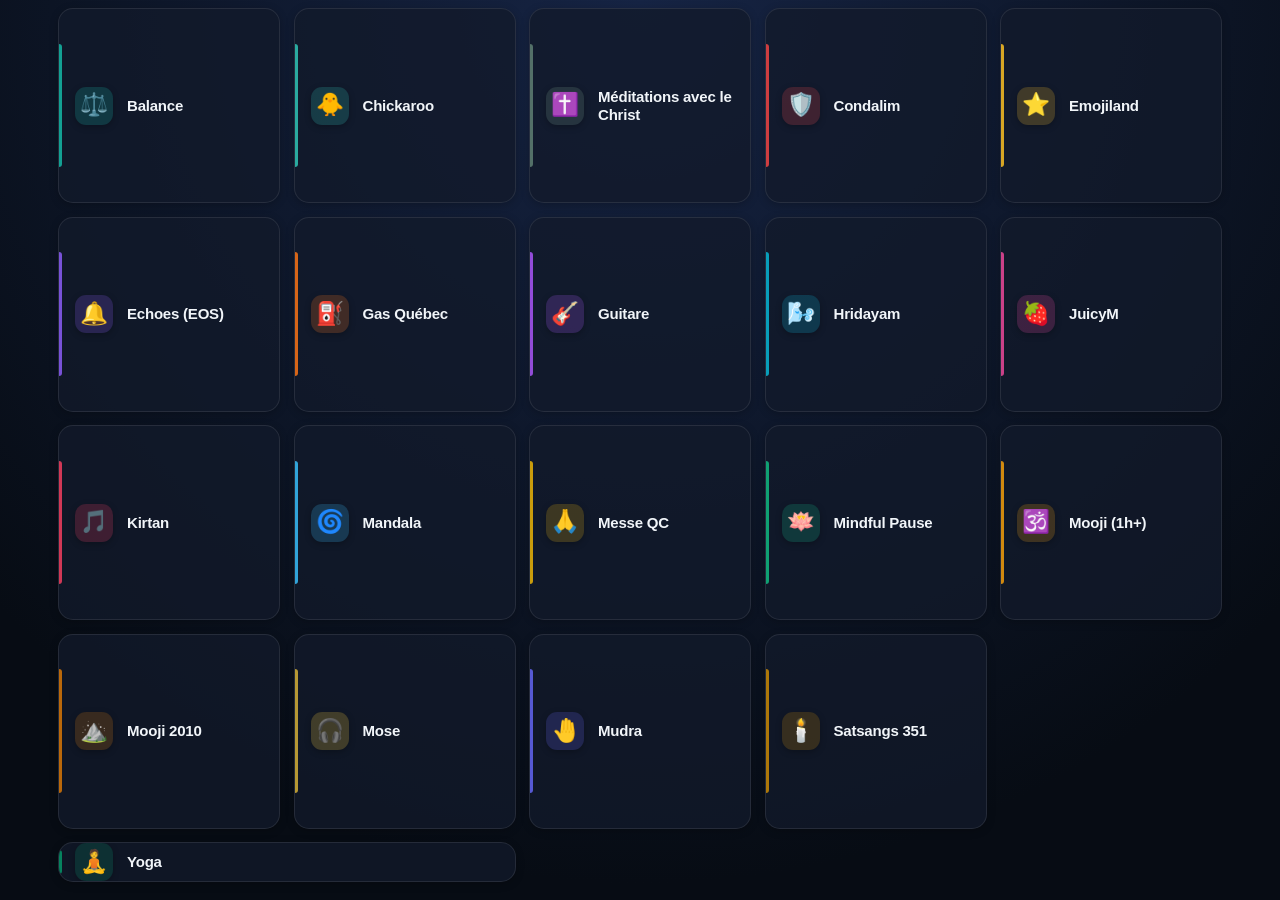
==== commit 0eabae00: "Restore Launchpad menu and add Chickaroo to it The root index.html had been replaced by the game; br" ====
--- a/index.html
+++ b/index.html
@@ -1,152 +1,336 @@
 <!doctype html>
-<html lang="en" class="loading">
+<html lang="fr">
 <head>
   <meta charset="utf-8">
-  <meta name="viewport" content="width=device-width, initial-scale=1, maximum-scale=1, user-scalable=no, viewport-fit=cover">
+  <meta name="viewport" content="width=device-width, initial-scale=1, viewport-fit=cover, user-scalable=no">
+  <meta name="theme-color" content="#070c14">
+  <meta name="color-scheme" content="dark">
   <meta name="apple-mobile-web-app-capable" content="yes">
-  <meta name="mobile-web-app-capable" content="yes">
   <meta name="apple-mobile-web-app-status-bar-style" content="black-translucent">
-  <meta name="theme-color" content="#0a0a0a">
-  <title>CHICKAROO</title>
-  <link rel="icon" href="data:image/svg+xml,<svg xmlns='http://www.w3.org/2000/svg' viewBox='0 0 100 100'><text y='.9em' font-size='90'>🐥</text></svg>">
-  <meta name="description" content="CHICKAROO — a handcrafted 2D platformer homage. Pure HTML5 canvas and Web Audio.">
-  <style>html, body { background: #0a0a0a; }</style>
-  <link rel="stylesheet" href="style.css">
+  <link rel="icon" href="data:image/svg+xml,%3Csvg xmlns='http://www.w3.org/2000/svg' viewBox='0 0 100 100'%3E%3Cdefs%3E%3ClinearGradient id='g' x1='0%25' y1='0%25' x2='100%25' y2='100%25'%3E%3Cstop offset='0%25' stop-color='%2338bdf8'/%3E%3Cstop offset='100%25' stop-color='%236366f1'/%3E%3C/linearGradient%3E%3C/defs%3E%3Ccircle cx='50' cy='50' r='46' fill='url(%23g)'/%3E%3Cpath d='M34 66 L66 50 L34 34 Z' fill='%23ffffff'/%3E%3C/svg%3E">
+  <title>Launchpad</title>
+  <style>
+    :root {
+      color-scheme: dark;
+      --bg: #070c14;
+      --card-bg: rgba(18, 26, 43, 0.78);
+      --card-border: rgba(255, 255, 255, 0.09);
+      --card-hover: rgba(28, 42, 70, 0.96);
+      --text: #f1f5f9;
+      --accent: #38bdf8;
+    }
+
+    * {
+      box-sizing: border-box;
+      margin: 0;
+      padding: 0;
+      -webkit-tap-highlight-color: transparent;
+    }
+
+    html, body {
+      position: fixed;
+      inset: 0;
+      width: 100%;
+      height: 100%;
+      height: 100svh;
+      height: var(--app-height, 100svh);
+      max-height: 100svh;
+      max-height: var(--app-height, 100svh);
+      overflow: hidden;
+      background: var(--bg);
+      background-image: radial-gradient(circle at 50% 0%, #162444 0%, #070c14 80%);
+      color: var(--text);
+      font-family: -apple-system, BlinkMacSystemFont, "SF Pro Display", "Segoe UI", Roboto, sans-serif;
+    }
+
+    /* Fullscreen Viewport Shell with Android 3-Button Nav Protection */
+    .viewport-shell {
+      width: 100%;
+      height: 100%;
+      max-height: 100%;
+      max-width: 1180px;
+      margin: 0 auto;
+      padding-top: max(8px, env(safe-area-inset-top, 0px));
+      padding-left: max(8px, env(safe-area-inset-left, 0px));
+      padding-right: max(8px, env(safe-area-inset-right, 0px));
+      /* Generous bottom padding for Android 3-button native navigation */
+      padding-bottom: max(18px, calc(env(safe-area-inset-bottom, 0px) + 10px));
+      display: flex;
+      flex-direction: column;
+    }
+
+    /* Grid Layout:
+       - Mobile Portrait: 2 COLUMNS x 10 ROWS (Wide cards: text never truncates!)
+       - Tablet / Landscape: 4 COLUMNS x 5 ROWS
+       - Desktop: 5 COLUMNS x 4 ROWS
+    */
+    main {
+      flex: 1;
+      height: 100%;
+      min-height: 0;
+      display: grid;
+      gap: clamp(4px, 0.9vh, 8px);
+      grid-template-columns: repeat(2, 1fr);
+      grid-template-rows: repeat(10, 1fr);
+    }
+
+    @media (min-width: 600px) {
+      main {
+        grid-template-columns: repeat(4, 1fr);
+        grid-template-rows: repeat(5, 1fr);
+        gap: clamp(6px, 1.2vh, 12px);
+      }
+    }
+
+    @media (min-width: 960px) {
+      main {
+        grid-template-columns: repeat(5, 1fr);
+        grid-template-rows: repeat(4, 1fr);
+        gap: clamp(8px, 1.5vh, 14px);
+      }
+    }
+
+    /* App Button: Horizontal card on mobile & desktop */
+    .app-btn {
+      position: relative;
+      display: flex;
+      flex-direction: row;
+      align-items: center;
+      justify-content: flex-start;
+      gap: clamp(8px, 2vw, 14px);
+      min-width: 0;
+      min-height: 0;
+      padding: 0 clamp(8px, 2.2vw, 16px);
+      background: var(--card-bg);
+      border: 1px solid var(--card-border);
+      border-radius: clamp(10px, 1.8vh, 15px);
+      text-decoration: none;
+      color: var(--text);
+      user-select: none;
+      outline: none;
+      overflow: hidden;
+      box-shadow: 0 2px 8px rgba(0, 0, 0, 0.22);
+      transition: transform 140ms ease, background 140ms ease, border-color 140ms ease, box-shadow 140ms ease;
+    }
+
+    .app-btn:last-child {
+      grid-column: span 2;
+    }
+
+    /* Left accent indicator strip */
+    .app-btn::before {
+      content: "";
+      position: absolute;
+      left: 0;
+      top: 18%;
+      bottom: 18%;
+      width: 3px;
+      background: var(--accent-color, var(--accent));
+      border-radius: 0 4px 4px 0;
+      opacity: 0.85;
+      transition: all 140ms ease;
+    }
+
+    .app-btn:hover {
+      background: var(--card-hover);
+      border-color: var(--accent-color, var(--accent));
+      transform: translateY(-1px);
+      box-shadow: 0 6px 16px -2px rgba(0, 0, 0, 0.45);
+    }
+
+    .app-btn:hover::before {
+      top: 10%;
+      bottom: 10%;
+      width: 4px;
+      opacity: 1;
+      box-shadow: 0 0 10px var(--accent-color, var(--accent));
+    }
+
+    .app-btn:active {
+      transform: scale(0.96);
+    }
+
+    /* Icon Squircle Box */
+    .btn-icon-box {
+      width: clamp(28px, 4.4vh, 38px);
+      height: clamp(28px, 4.4vh, 38px);
+      border-radius: clamp(8px, 1.3vh, 11px);
+      background: var(--icon-bg, rgba(255, 255, 255, 0.06));
+      display: flex;
+      align-items: center;
+      justify-content: center;
+      font-size: clamp(1.15rem, 2.5vh, 1.55rem);
+      line-height: 1;
+      flex-shrink: 0;
+      box-shadow: 0 2px 6px rgba(0, 0, 0, 0.25);
+      transition: transform 140ms ease;
+    }
+
+    .app-btn:hover .btn-icon-box {
+      transform: scale(1.08);
+    }
+
+    /* Label Container */
+    .btn-info {
+      display: flex;
+      flex-direction: column;
+      justify-content: center;
+      min-width: 0;
+      flex: 1;
+    }
+
+    .btn-label {
+      font-size: clamp(0.76rem, 1.7vh, 0.94rem);
+      font-weight: 700;
+      letter-spacing: -0.015em;
+      line-height: 1.15;
+      text-align: left;
+      white-space: normal;
+      word-break: normal;
+      overflow-wrap: break-word;
+      display: -webkit-box;
+      -webkit-line-clamp: 2;
+      -webkit-box-orient: vertical;
+      overflow: hidden;
+    }
+
+    /* Ultra-compact screen adjustments (landscape / small screens) */
+    @media (max-height: 540px) {
+      .viewport-shell {
+        gap: 3px;
+        padding-bottom: max(14px, calc(env(safe-area-inset-bottom, 0px) + 6px));
+      }
+      .btn-icon-box {
+        width: 24px;
+        height: 24px;
+        font-size: 1rem;
+      }
+      .btn-label {
+        font-size: clamp(0.68rem, 1.3vh, 0.78rem);
+      }
+    }
+  </style>
 </head>
 <body>
-  <!-- Static bake of SPR.small.blush, embedded so it appears before game scripts and fonts load. -->
-  <div id="loading" role="status" aria-label="Loading CHICKAROO">
-    <img src="[data-uri]" width="96" height="74" alt="" fetchpriority="high" draggable="false">
+  <div class="viewport-shell">
+    <main id="appGrid">
+      <a href="balance/index.html" class="app-btn" style="--accent-color: #14b8a6; --icon-bg: rgba(20, 184, 166, 0.2);">
+        <div class="btn-icon-box">⚖️</div>
+        <div class="btn-info"><span class="btn-label">Balance</span></div>
+      </a>
+
+      <a href="chickaroo/index.html" class="app-btn" style="--accent-color: #2ec4b6; --icon-bg: rgba(46, 196, 182, 0.2);">
+        <div class="btn-icon-box">🐥</div>
+        <div class="btn-info"><span class="btn-label">Chickaroo</span></div>
+      </a>
+
+      <a href="chremed/index.html" class="app-btn" style="--accent-color: #5f7f72; --icon-bg: rgba(95, 127, 114, 0.25);">
+        <div class="btn-icon-box">✝️</div>
+        <div class="btn-info"><span class="btn-label">Méditations avec le Christ</span></div>
+      </a>
+
+      <a href="condalim/index.html" class="app-btn" style="--accent-color: #ef4444; --icon-bg: rgba(239, 68, 68, 0.2);">
+        <div class="btn-icon-box">🛡️</div>
+        <div class="btn-info"><span class="btn-label">Condalim</span></div>
+      </a>
+
+      <a href="emojiland/index.html" class="app-btn" style="--accent-color: #fbbf24; --icon-bg: rgba(251, 191, 36, 0.2);">
+        <div class="btn-icon-box">⭐</div>
+        <div class="btn-info"><span class="btn-label">Emojiland</span></div>
+      </a>
+
+      <a href="eos.html" class="app-btn" style="--accent-color: #8b5cf6; --icon-bg: rgba(139, 92, 246, 0.2);">
+        <div class="btn-icon-box">🔔</div>
+        <div class="btn-info"><span class="btn-label">Echoes (EOS)</span></div>
+      </a>
+
+      <a href="gasquebec/index.html" class="app-btn" style="--accent-color: #f97316; --icon-bg: rgba(249, 115, 22, 0.2);">
+        <div class="btn-icon-box">⛽</div>
+        <div class="btn-info"><span class="btn-label">Gas Québec</span></div>
+      </a>
+
+      <a href="guitar.html" class="app-btn" style="--accent-color: #a855f7; --icon-bg: rgba(168, 85, 247, 0.2);">
+        <div class="btn-icon-box">🎸</div>
+        <div class="btn-info"><span class="btn-label">Guitare</span></div>
+      </a>
+
+      <a href="hridayam.html" class="app-btn" style="--accent-color: #06b6d4; --icon-bg: rgba(6, 182, 212, 0.2);">
+        <div class="btn-icon-box">🌬️</div>
+        <div class="btn-info"><span class="btn-label">Hridayam</span></div>
+      </a>
+
+      <a href="juicym/index.html" class="app-btn" style="--accent-color: #ec4899; --icon-bg: rgba(236, 72, 153, 0.2);">
+        <div class="btn-icon-box">🍓</div>
+        <div class="btn-info"><span class="btn-label">JuicyM</span></div>
+      </a>
+
+      <a href="kirtan/index.html" class="app-btn" style="--accent-color: #f43f5e; --icon-bg: rgba(244, 63, 94, 0.2);">
+        <div class="btn-icon-box">🎵</div>
+        <div class="btn-info"><span class="btn-label">Kirtan</span></div>
+      </a>
+
+      <a href="mandala.html" class="app-btn" style="--accent-color: #38bdf8; --icon-bg: rgba(56, 189, 248, 0.2);">
+        <div class="btn-icon-box">🌀</div>
+        <div class="btn-info"><span class="btn-label">Mandala</span></div>
+      </a>
+
+      <a href="messequebec/index.html" class="app-btn" style="--accent-color: #eab308; --icon-bg: rgba(234, 179, 8, 0.2);">
+        <div class="btn-icon-box">🙏</div>
+        <div class="btn-info"><span class="btn-label">Messe QC</span></div>
+      </a>
+
+      <a href="mindfulpause.html" class="app-btn" style="--accent-color: #10b981; --icon-bg: rgba(16, 185, 129, 0.2);">
+        <div class="btn-icon-box">🪷</div>
+        <div class="btn-info"><span class="btn-label">Mindful Pause</span></div>
+      </a>
+
+      <a href="moojilongvideos.html" class="app-btn" style="--accent-color: #f59e0b; --icon-bg: rgba(245, 158, 11, 0.2);">
+        <div class="btn-icon-box">🕉️</div>
+        <div class="btn-info"><span class="btn-label">Mooji (1h+)</span></div>
+      </a>
+
+      <a href="mooji2010/index.html" class="app-btn" style="--accent-color: #d97706; --icon-bg: rgba(217, 119, 6, 0.2);">
+        <div class="btn-icon-box">⛰️</div>
+        <div class="btn-info"><span class="btn-label">Mooji 2010</span></div>
+      </a>
+
+      <a href="mose.html" class="app-btn" style="--accent-color: #d4af37; --icon-bg: rgba(212, 175, 55, 0.25);">
+        <div class="btn-icon-box">🎧</div>
+        <div class="btn-info"><span class="btn-label">Mose</span></div>
+      </a>
+
+      <a href="mudra.html" class="app-btn" style="--accent-color: #6366f1; --icon-bg: rgba(99, 102, 241, 0.2);">
+        <div class="btn-icon-box">🤚</div>
+        <div class="btn-info"><span class="btn-label">Mudra</span></div>
+      </a>
+
+      <a href="satsangs351/index.html" class="app-btn" style="--accent-color: #ca8a04; --icon-bg: rgba(202, 138, 4, 0.2);">
+        <div class="btn-icon-box">🕯️</div>
+        <div class="btn-info"><span class="btn-label">Satsangs 351</span></div>
+      </a>
+
+      <a href="yoga.html" class="app-btn" style="--accent-color: #059669; --icon-bg: rgba(5, 150, 105, 0.2);">
+        <div class="btn-icon-box">🧘</div>
+        <div class="btn-info"><span class="btn-label">Yoga</span></div>
+      </a>
+    </main>
   </div>
-  <main id="stage">
-    <div id="frame">
-      <canvas id="game" width="1200" height="672" aria-label="CHICKAROO game screen"></canvas>
-    </div>
-  </main>
-
-  <div id="toolbar">
-    <button id="pause" class="tool touch-only" type="button" aria-label="Pause" title="Pause (P)">
-      <svg viewBox="0 0 16 16" aria-hidden="true"><path d="M4 3h3v10H4zM9 3h3v10H9z"/></svg>
-    </button>
-    <button id="swap" class="tool touch-only play-only" type="button" aria-label="Swap reserve item" title="Swap item">
-      <svg viewBox="0 0 16 16" aria-hidden="true"><path class="line" d="M3 5h9l-2.5-2.5M13 11H4l2.5 2.5"/></svg>
-    </button>
-    <button id="fs" class="tool" type="button" aria-label="Toggle fullscreen" title="Fullscreen (F)">
-      <svg class="icon-enter" viewBox="0 0 16 16" aria-hidden="true"><path class="line" d="M2 6V2h4M10 2h4v4M14 10v4h-4M6 14H2v-4"/></svg>
-      <svg class="icon-exit" viewBox="0 0 16 16" aria-hidden="true"><path class="line" d="M6 2v4H2M14 6h-4V2M10 14v-4h4M2 10h4v4"/></svg>
-    </button>
-  </div>
-
-  <div id="touch" class="touch-only" aria-hidden="true">
-    <div id="dpad">
-      <div class="base"><span class="chev u"></span><span class="chev d"></span><span class="chev l"></span><span class="chev r"></span><span class="knob"></span></div>
-    </div>
-    <button id="autorun" type="button" class="chip"><span class="dot"></span>AUTO RUN</button>
-    <div id="btns">
-      <span id="bR" class="btn small" data-code="TouchRoll"><i>ROLL</i></span>
-      <span id="bS" class="btn small" data-code="TouchSpin"><i>SPIN</i></span>
-      <span id="bB" class="btn" data-code="TouchRun"><b>B</b><i>RUN</i></span>
-      <span id="bA" class="btn" data-code="TouchJump"><b>A</b><i>JUMP</i></span>
-    </div>
-  </div>
-
-  <div id="rotate" role="alert">
-    <div class="phone"><span></span></div>
-    <p class="big">Turn your phone sideways</p>
-    <p class="small">CHICKAROO plays in landscape. Tap to go fullscreen.</p>
-  </div>
-
-  <div id="toast" role="status" aria-live="polite"></div>
-
-  <script src="src/levels.js"></script>
-  <script src="src/constants.js"></script>
-  <script src="src/utils.js"></script>
-  <script src="src/fonts.js"></script>
-  <script src="src/hires.js"></script>
-  <script src="src/audio.js"></script>
-  <script src="src/bayou-music.js"></script>
-  <script src="src/input.js"></script>
-  <script src="src/sprites.js"></script>
-  <script src="src/tiles.js"></script>
-  <script src="src/backgrounds.js"></script>
-  <script src="src/meadow-fine.js"></script>
-  <script src="src/fine-ground.js"></script>
-  <script src="src/cave-fine.js"></script>
-  <script src="src/sky-fine.js"></script>
-  <script src="src/citadel-fine.js"></script>
-  <script src="src/ocean-fine.js"></script>
-  <script src="src/snow-fine.js"></script>
-  <script src="src/clock-fine.js"></script>
-  <script src="src/eclipse-fine.js"></script>
-  <script src="src/desert-fine.js"></script>
-  <script src="src/level.js"></script>
-  <script src="src/enemy.js"></script>
-  <script src="src/enemies-meadow.js"></script>
-  <script src="src/blooms.js"></script>
-  <script src="src/meadow-art.js"></script>
-  <script src="src/desert-art.js"></script>
-  <script src="src/magmaw-art.js"></script>
-  <script src="src/sprites-fine.js"></script>
-  <script src="src/bayou-fine.js"></script>
-  <script src="src/jungle-fine.js"></script>
-  <script src="src/winter-art.js"></script>
-  <script src="src/clock-art.js"></script>
-  <script src="src/eclipse-enemy-art.js"></script>
-  <script src="src/enemies-water-ice.js"></script>
-  <script src="src/enemies-snow.js"></script>
-  <script src="src/enemies-forest.js"></script>
-  <script src="src/enemies-desert.js"></script>
-  <script src="src/enemies-jungle.js"></script>
-  <script src="src/enemies-misc.js"></script>
-  <script src="src/snorer-art.js"></script>
-  <script src="src/enemies-cave.js"></script>
-  <script src="src/cave-moths.js"></script>
-  <script src="src/enemies-sky.js"></script>
-  <script src="src/fair.js"></script>
-  <script src="src/enemies-citadel.js"></script>
-  <script src="src/enemies-clock.js"></script>
-  <script src="src/clock-finale.js"></script>
-  <script src="src/enemies-eclipse.js"></script>
-  <script src="src/bosses.js"></script>
-  <script src="src/umbra-art.js"></script>
-  <script src="src/shade.js"></script>
-  <script src="src/sigil.js"></script>
-  <script src="src/dunes.js"></script>
-  <script src="src/enemies-bayou.js"></script>
-  <script src="src/enemies-gut.js"></script>
-  <script src="src/enemies-gumbo.js"></script>
-  <script src="src/crawdad-art.js"></script>
-  <script src="src/items-fx.js"></script>
-  <script src="src/platform.js"></script>
-  <script src="src/gumbo.js"></script>
-  <script src="src/game.js"></script>
-  <script src="src/game-update.js"></script>
-  <script src="src/game-jungle.js"></script>
-  <script src="src/game-sky.js"></script>
-  <script src="src/game-clock.js"></script>
-  <script src="src/game-bayou.js"></script>
-  <script src="src/gut.js"></script>
-  <script src="src/gut-dream.js"></script>
-  <script src="src/gut-rooms.js"></script>
-  <script src="src/gut-ileum.js"></script>
-  <script src="src/gut-colon.js"></script>
-  <script src="src/cloacolith-art.js"></script>
-  <script src="src/turtle-art.js"></script>
-  <script src="src/gut-vault.js"></script>
-  <script src="src/gut-sprites.js"></script>
-  <script src="src/game-gumbo.js"></script>
-  <script src="src/game-world.js"></script>
-  <script src="src/game-blocks-items.js"></script>
-  <script src="src/game-suits.js"></script>
-  <script src="src/game-entities.js"></script>
-  <script src="src/game-render.js"></script>
-  <script src="src/game-decor.js"></script>
-  <script src="src/game-goals.js"></script>
-  <script src="src/game-hud.js"></script>
-  <script src="src/game-devwarp.js"></script>
-  <script src="src/game-cat.js"></script>
-  <script src="src/game-story.js"></script>
-  <script src="src/logo.js"></script>
-  <script src="src/boot.js"></script>
+
+  <script>
+    // Exact visual height binding for mobile address bars & Android navigation
+    function updateAppHeight() {
+      const vh = window.visualViewport ? window.visualViewport.height : window.innerHeight;
+      document.documentElement.style.setProperty('--app-height', `${vh}px`);
+    }
+
+    if (window.visualViewport) {
+      window.visualViewport.addEventListener('resize', updateAppHeight);
+    }
+    window.addEventListener('resize', updateAppHeight);
+    window.addEventListener('orientationchange', () => {
+      setTimeout(updateAppHeight, 100);
+    });
+    updateAppHeight();
+  </script>
 </body>
 </html>
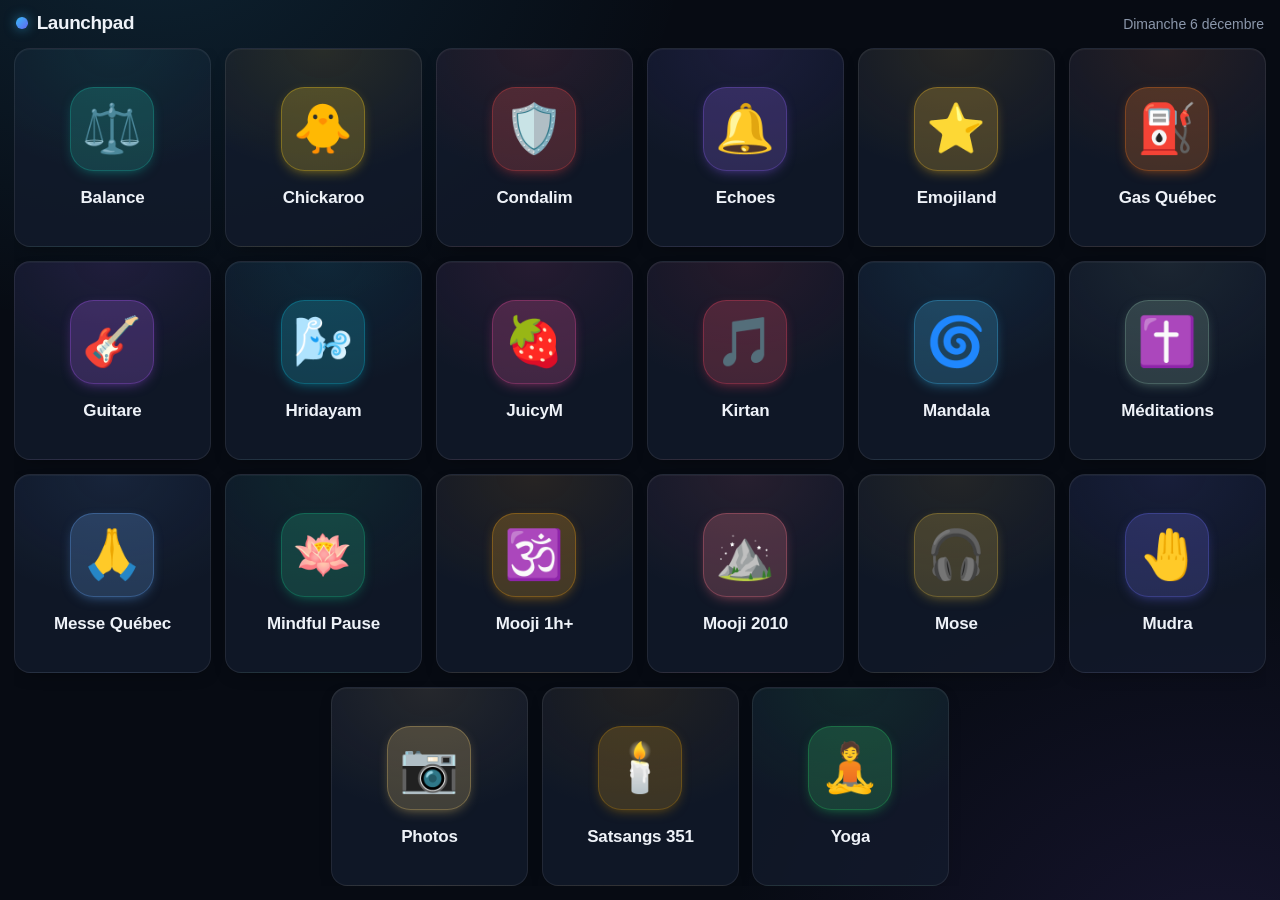
==== commit af0149be: "Launchpad: rebuilt from scratch, one screen with no scrolling on any device, adds Photos Co-Authored" ====
--- a/index.html
+++ b/index.html
@@ -2,335 +2,296 @@
 <html lang="fr">
 <head>
   <meta charset="utf-8">
-  <meta name="viewport" content="width=device-width, initial-scale=1, viewport-fit=cover, user-scalable=no">
-  <meta name="theme-color" content="#070c14">
+  <meta name="viewport" content="width=device-width, initial-scale=1, viewport-fit=cover">
+  <meta name="theme-color" content="#070b13">
   <meta name="color-scheme" content="dark">
   <meta name="apple-mobile-web-app-capable" content="yes">
+  <meta name="mobile-web-app-capable" content="yes">
   <meta name="apple-mobile-web-app-status-bar-style" content="black-translucent">
   <link rel="icon" href="data:image/svg+xml,%3Csvg xmlns='http://www.w3.org/2000/svg' viewBox='0 0 100 100'%3E%3Cdefs%3E%3ClinearGradient id='g' x1='0%25' y1='0%25' x2='100%25' y2='100%25'%3E%3Cstop offset='0%25' stop-color='%2338bdf8'/%3E%3Cstop offset='100%25' stop-color='%236366f1'/%3E%3C/linearGradient%3E%3C/defs%3E%3Ccircle cx='50' cy='50' r='46' fill='url(%23g)'/%3E%3Cpath d='M34 66 L66 50 L34 34 Z' fill='%23ffffff'/%3E%3C/svg%3E">
   <title>Launchpad</title>
   <style>
     :root {
-      color-scheme: dark;
-      --bg: #070c14;
-      --card-bg: rgba(18, 26, 43, 0.78);
-      --card-border: rgba(255, 255, 255, 0.09);
-      --card-hover: rgba(28, 42, 70, 0.96);
-      --text: #f1f5f9;
-      --accent: #38bdf8;
-    }
-
-    * {
-      box-sizing: border-box;
-      margin: 0;
-      padding: 0;
+      --bg: #070b13;
+      --text: #eef2f8;
+      --muted: #8b97ab;
+      --tile: rgba(20, 28, 46, 0.72);
+      --tile-hover: rgba(30, 42, 68, 0.92);
+      --line: rgba(255, 255, 255, 0.08);
+      --gap: 8px;
+      --tw: calc((100% - 2 * var(--gap)) / 3);   /* no-JS fallback: 3 x 7 */
+      --th: calc((100% - 6 * var(--gap)) / 7);
+      font-family: ui-sans-serif, -apple-system, BlinkMacSystemFont, "SF Pro Text", "Segoe UI", Roboto, "Helvetica Neue", Arial, sans-serif;
+    }
+
+    *, *::before, *::after { box-sizing: border-box; margin: 0; padding: 0; }
+
+    html, body {
+      height: 100%;
+      overflow: hidden;
+      overscroll-behavior: none;
+      background: var(--bg);
+      color: var(--text);
       -webkit-tap-highlight-color: transparent;
-    }
-
-    html, body {
+      -webkit-text-size-adjust: 100%;
+    }
+
+    /* The page is pinned to the visible viewport: nothing can ever scroll. */
+    body {
       position: fixed;
       inset: 0;
+      background:
+        radial-gradient(60vmax 45vmax at 12% -8%, rgba(56, 189, 248, 0.13), transparent 70%),
+        radial-gradient(55vmax 45vmax at 95% 108%, rgba(139, 92, 246, 0.12), transparent 70%),
+        var(--bg);
+    }
+
+    .shell {
+      height: 100%;
       width: 100%;
-      height: 100%;
-      height: 100svh;
-      height: var(--app-height, 100svh);
-      max-height: 100svh;
-      max-height: var(--app-height, 100svh);
-      overflow: hidden;
-      background: var(--bg);
-      background-image: radial-gradient(circle at 50% 0%, #162444 0%, #070c14 80%);
-      color: var(--text);
-      font-family: -apple-system, BlinkMacSystemFont, "SF Pro Display", "Segoe UI", Roboto, sans-serif;
-    }
-
-    /* Fullscreen Viewport Shell with Android 3-Button Nav Protection */
-    .viewport-shell {
-      width: 100%;
-      height: 100%;
-      max-height: 100%;
-      max-width: 1180px;
+      max-width: 1320px;
       margin: 0 auto;
-      padding-top: max(8px, env(safe-area-inset-top, 0px));
-      padding-left: max(8px, env(safe-area-inset-left, 0px));
-      padding-right: max(8px, env(safe-area-inset-right, 0px));
-      /* Generous bottom padding for Android 3-button native navigation */
-      padding-bottom: max(18px, calc(env(safe-area-inset-bottom, 0px) + 10px));
       display: flex;
       flex-direction: column;
-    }
-
-    /* Grid Layout:
-       - Mobile Portrait: 2 COLUMNS x 10 ROWS (Wide cards: text never truncates!)
-       - Tablet / Landscape: 4 COLUMNS x 5 ROWS
-       - Desktop: 5 COLUMNS x 4 ROWS
-    */
+      gap: clamp(8px, 1.6vh, 18px);
+      padding:
+        max(12px, env(safe-area-inset-top))
+        max(14px, env(safe-area-inset-right))
+        max(14px, calc(env(safe-area-inset-bottom) + 8px))
+        max(14px, env(safe-area-inset-left));
+    }
+
+    header {
+      flex: none;
+      display: flex;
+      align-items: baseline;
+      justify-content: space-between;
+      gap: 12px;
+      padding: 0 2px;
+      white-space: nowrap;
+    }
+
+    .brand {
+      display: flex;
+      align-items: center;
+      gap: 9px;
+      font-size: clamp(15px, 2.1vh, 19px);
+      font-weight: 700;
+      letter-spacing: -0.02em;
+    }
+
+    .brand::before {
+      content: "";
+      width: 0.62em;
+      height: 0.62em;
+      border-radius: 50%;
+      background: linear-gradient(135deg, #38bdf8, #6366f1);
+      box-shadow: 0 0 12px rgba(56, 189, 248, 0.55);
+    }
+
+    .today {
+      font-size: clamp(12px, 1.6vh, 14px);
+      color: var(--muted);
+      overflow: hidden;
+      text-overflow: ellipsis;
+    }
+    .today::first-letter { text-transform: uppercase; }
+
+    /* Grid: JS picks the column count that gives the biggest tiles for this
+       exact screen (3x7 phone portrait, 7x3 landscape, 6x4 desktop...). */
     main {
       flex: 1;
-      height: 100%;
       min-height: 0;
-      display: grid;
-      gap: clamp(4px, 0.9vh, 8px);
-      grid-template-columns: repeat(2, 1fr);
-      grid-template-rows: repeat(10, 1fr);
-    }
-
-    @media (min-width: 600px) {
-      main {
-        grid-template-columns: repeat(4, 1fr);
-        grid-template-rows: repeat(5, 1fr);
-        gap: clamp(6px, 1.2vh, 12px);
-      }
-    }
-
-    @media (min-width: 960px) {
-      main {
-        grid-template-columns: repeat(5, 1fr);
-        grid-template-rows: repeat(4, 1fr);
-        gap: clamp(8px, 1.5vh, 14px);
-      }
-    }
-
-    /* App Button: Horizontal card on mobile & desktop */
-    .app-btn {
+      display: flex;
+      flex-wrap: wrap;
+      align-content: center;
+      justify-content: center;
+      gap: var(--gap);
+      overflow: hidden;
+    }
+
+    .tile {
+      --c: #38bdf8;
+      container: tile / size;
+      flex: none;
+      width: var(--tw);
+      height: var(--th);
       position: relative;
-      display: flex;
-      flex-direction: row;
-      align-items: center;
-      justify-content: flex-start;
-      gap: clamp(8px, 2vw, 14px);
-      min-width: 0;
-      min-height: 0;
-      padding: 0 clamp(8px, 2.2vw, 16px);
-      background: var(--card-bg);
-      border: 1px solid var(--card-border);
-      border-radius: clamp(10px, 1.8vh, 15px);
+      display: block;
+      color: inherit;
       text-decoration: none;
-      color: var(--text);
+      background:
+        radial-gradient(120% 90% at 50% 0%, color-mix(in srgb, var(--c) 10%, transparent), transparent 70%),
+        var(--tile);
+      border: 1px solid var(--line);
+      border-radius: clamp(12px, 1.8vmin, 20px);
+      box-shadow: 0 1px 0 rgba(255, 255, 255, 0.04) inset, 0 6px 18px -10px rgba(0, 0, 0, 0.6);
+      overflow: hidden;
+      touch-action: manipulation;
       user-select: none;
-      outline: none;
-      overflow: hidden;
-      box-shadow: 0 2px 8px rgba(0, 0, 0, 0.22);
-      transition: transform 140ms ease, background 140ms ease, border-color 140ms ease, box-shadow 140ms ease;
-    }
-
-    .app-btn:last-child {
-      grid-column: span 2;
-    }
-
-    /* Left accent indicator strip */
-    .app-btn::before {
-      content: "";
+      -webkit-user-select: none;
+      transition: transform 160ms ease, background-color 160ms ease, border-color 160ms ease, box-shadow 160ms ease;
+      animation: rise 420ms cubic-bezier(.2, .8, .2, 1) backwards;
+      animation-delay: calc(var(--i, 0) * 18ms);
+    }
+
+    .inner {
       position: absolute;
-      left: 0;
-      top: 18%;
-      bottom: 18%;
-      width: 3px;
-      background: var(--accent-color, var(--accent));
-      border-radius: 0 4px 4px 0;
-      opacity: 0.85;
-      transition: all 140ms ease;
-    }
-
-    .app-btn:hover {
-      background: var(--card-hover);
-      border-color: var(--accent-color, var(--accent));
-      transform: translateY(-1px);
-      box-shadow: 0 6px 16px -2px rgba(0, 0, 0, 0.45);
-    }
-
-    .app-btn:hover::before {
-      top: 10%;
-      bottom: 10%;
-      width: 4px;
-      opacity: 1;
-      box-shadow: 0 0 10px var(--accent-color, var(--accent));
-    }
-
-    .app-btn:active {
-      transform: scale(0.96);
-    }
-
-    /* Icon Squircle Box */
-    .btn-icon-box {
-      width: clamp(28px, 4.4vh, 38px);
-      height: clamp(28px, 4.4vh, 38px);
-      border-radius: clamp(8px, 1.3vh, 11px);
-      background: var(--icon-bg, rgba(255, 255, 255, 0.06));
-      display: flex;
+      inset: 0;
+      display: flex;
+      flex-direction: column;
       align-items: center;
       justify-content: center;
-      font-size: clamp(1.15rem, 2.5vh, 1.55rem);
+      gap: 9cqmin;
+      padding: 6cqmin 7cqi;
+      text-align: center;
+    }
+
+    .icon {
+      flex: none;
+      width: clamp(26px, 44cqmin, 84px);
+      aspect-ratio: 1;
+      display: grid;
+      place-items: center;
+      border-radius: 28%;
+      background: color-mix(in srgb, var(--c) 20%, rgba(255, 255, 255, 0.03));
+      box-shadow: 0 0 0 1px color-mix(in srgb, var(--c) 30%, transparent) inset, 0 4px 14px -6px color-mix(in srgb, var(--c) 70%, transparent);
+      font-size: clamp(15px, 25cqmin, 48px);
       line-height: 1;
-      flex-shrink: 0;
-      box-shadow: 0 2px 6px rgba(0, 0, 0, 0.25);
-      transition: transform 140ms ease;
-    }
-
-    .app-btn:hover .btn-icon-box {
-      transform: scale(1.08);
-    }
-
-    /* Label Container */
-    .btn-info {
-      display: flex;
-      flex-direction: column;
-      justify-content: center;
-      min-width: 0;
-      flex: 1;
-    }
-
-    .btn-label {
-      font-size: clamp(0.76rem, 1.7vh, 0.94rem);
-      font-weight: 700;
-      letter-spacing: -0.015em;
+      transition: transform 160ms ease;
+    }
+
+    .label {
+      max-width: 100%;
+      font-size: clamp(11px, min(12cqi, 15cqh), 17px);
+      font-weight: 650;
+      letter-spacing: -0.01em;
       line-height: 1.15;
-      text-align: left;
-      white-space: normal;
-      word-break: normal;
-      overflow-wrap: break-word;
+      overflow-wrap: anywhere;
+      hyphens: auto;
       display: -webkit-box;
       -webkit-line-clamp: 2;
       -webkit-box-orient: vertical;
       overflow: hidden;
     }
 
-    /* Ultra-compact screen adjustments (landscape / small screens) */
-    @media (max-height: 540px) {
-      .viewport-shell {
-        gap: 3px;
-        padding-bottom: max(14px, calc(env(safe-area-inset-bottom, 0px) + 6px));
+    /* Wide, short tiles: icon beside the label instead of above it. */
+    @container tile (min-aspect-ratio: 9 / 5) {
+      .inner { flex-direction: row; justify-content: flex-start; gap: 12cqh; padding: 0 9cqh; text-align: left; }
+      .icon { width: clamp(24px, 62cqh, 72px); font-size: clamp(14px, 35cqh, 40px); }
+      .label { font-size: clamp(11px, 24cqh, 17px); }
+    }
+
+    .tile:focus { outline: none; }
+    .tile:focus-visible {
+      border-color: var(--c);
+      box-shadow: 0 0 0 3px color-mix(in srgb, var(--c) 45%, transparent);
+    }
+
+    @media (hover: hover) {
+      .tile:hover {
+        background-color: var(--tile-hover);
+        border-color: color-mix(in srgb, var(--c) 70%, transparent);
+        transform: translateY(-2px);
+        box-shadow: 0 10px 26px -12px color-mix(in srgb, var(--c) 60%, transparent);
       }
-      .btn-icon-box {
-        width: 24px;
-        height: 24px;
-        font-size: 1rem;
-      }
-      .btn-label {
-        font-size: clamp(0.68rem, 1.3vh, 0.78rem);
-      }
+      .tile:hover .icon { transform: scale(1.07); }
+    }
+
+    .tile:active { transform: scale(0.96); transition-duration: 60ms; }
+
+    @keyframes rise {
+      from { opacity: 0; transform: translateY(6px) scale(0.98); }
+    }
+
+    /* Very short screens (phone landscape): drop the header, every pixel goes to tiles. */
+    @media (max-height: 460px) {
+      header { display: none; }
+      .shell { padding-top: max(8px, env(safe-area-inset-top)); padding-bottom: max(8px, env(safe-area-inset-bottom)); }
+    }
+
+    @media (prefers-reduced-motion: reduce) {
+      .tile { animation: none; transition: none; }
     }
   </style>
 </head>
 <body>
-  <div class="viewport-shell">
-    <main id="appGrid">
-      <a href="balance/index.html" class="app-btn" style="--accent-color: #14b8a6; --icon-bg: rgba(20, 184, 166, 0.2);">
-        <div class="btn-icon-box">⚖️</div>
-        <div class="btn-info"><span class="btn-label">Balance</span></div>
-      </a>
-
-      <a href="chickaroo/index.html" class="app-btn" style="--accent-color: #2ec4b6; --icon-bg: rgba(46, 196, 182, 0.2);">
-        <div class="btn-icon-box">🐥</div>
-        <div class="btn-info"><span class="btn-label">Chickaroo</span></div>
-      </a>
-
-      <a href="chremed/index.html" class="app-btn" style="--accent-color: #5f7f72; --icon-bg: rgba(95, 127, 114, 0.25);">
-        <div class="btn-icon-box">✝️</div>
-        <div class="btn-info"><span class="btn-label">Méditations avec le Christ</span></div>
-      </a>
-
-      <a href="condalim/index.html" class="app-btn" style="--accent-color: #ef4444; --icon-bg: rgba(239, 68, 68, 0.2);">
-        <div class="btn-icon-box">🛡️</div>
-        <div class="btn-info"><span class="btn-label">Condalim</span></div>
-      </a>
-
-      <a href="emojiland/index.html" class="app-btn" style="--accent-color: #fbbf24; --icon-bg: rgba(251, 191, 36, 0.2);">
-        <div class="btn-icon-box">⭐</div>
-        <div class="btn-info"><span class="btn-label">Emojiland</span></div>
-      </a>
-
-      <a href="eos.html" class="app-btn" style="--accent-color: #8b5cf6; --icon-bg: rgba(139, 92, 246, 0.2);">
-        <div class="btn-icon-box">🔔</div>
-        <div class="btn-info"><span class="btn-label">Echoes (EOS)</span></div>
-      </a>
-
-      <a href="gasquebec/index.html" class="app-btn" style="--accent-color: #f97316; --icon-bg: rgba(249, 115, 22, 0.2);">
-        <div class="btn-icon-box">⛽</div>
-        <div class="btn-info"><span class="btn-label">Gas Québec</span></div>
-      </a>
-
-      <a href="guitar.html" class="app-btn" style="--accent-color: #a855f7; --icon-bg: rgba(168, 85, 247, 0.2);">
-        <div class="btn-icon-box">🎸</div>
-        <div class="btn-info"><span class="btn-label">Guitare</span></div>
-      </a>
-
-      <a href="hridayam.html" class="app-btn" style="--accent-color: #06b6d4; --icon-bg: rgba(6, 182, 212, 0.2);">
-        <div class="btn-icon-box">🌬️</div>
-        <div class="btn-info"><span class="btn-label">Hridayam</span></div>
-      </a>
-
-      <a href="juicym/index.html" class="app-btn" style="--accent-color: #ec4899; --icon-bg: rgba(236, 72, 153, 0.2);">
-        <div class="btn-icon-box">🍓</div>
-        <div class="btn-info"><span class="btn-label">JuicyM</span></div>
-      </a>
-
-      <a href="kirtan/index.html" class="app-btn" style="--accent-color: #f43f5e; --icon-bg: rgba(244, 63, 94, 0.2);">
-        <div class="btn-icon-box">🎵</div>
-        <div class="btn-info"><span class="btn-label">Kirtan</span></div>
-      </a>
-
-      <a href="mandala.html" class="app-btn" style="--accent-color: #38bdf8; --icon-bg: rgba(56, 189, 248, 0.2);">
-        <div class="btn-icon-box">🌀</div>
-        <div class="btn-info"><span class="btn-label">Mandala</span></div>
-      </a>
-
-      <a href="messequebec/index.html" class="app-btn" style="--accent-color: #eab308; --icon-bg: rgba(234, 179, 8, 0.2);">
-        <div class="btn-icon-box">🙏</div>
-        <div class="btn-info"><span class="btn-label">Messe QC</span></div>
-      </a>
-
-      <a href="mindfulpause.html" class="app-btn" style="--accent-color: #10b981; --icon-bg: rgba(16, 185, 129, 0.2);">
-        <div class="btn-icon-box">🪷</div>
-        <div class="btn-info"><span class="btn-label">Mindful Pause</span></div>
-      </a>
-
-      <a href="moojilongvideos.html" class="app-btn" style="--accent-color: #f59e0b; --icon-bg: rgba(245, 158, 11, 0.2);">
-        <div class="btn-icon-box">🕉️</div>
-        <div class="btn-info"><span class="btn-label">Mooji (1h+)</span></div>
-      </a>
-
-      <a href="mooji2010/index.html" class="app-btn" style="--accent-color: #d97706; --icon-bg: rgba(217, 119, 6, 0.2);">
-        <div class="btn-icon-box">⛰️</div>
-        <div class="btn-info"><span class="btn-label">Mooji 2010</span></div>
-      </a>
-
-      <a href="mose.html" class="app-btn" style="--accent-color: #d4af37; --icon-bg: rgba(212, 175, 55, 0.25);">
-        <div class="btn-icon-box">🎧</div>
-        <div class="btn-info"><span class="btn-label">Mose</span></div>
-      </a>
-
-      <a href="mudra.html" class="app-btn" style="--accent-color: #6366f1; --icon-bg: rgba(99, 102, 241, 0.2);">
-        <div class="btn-icon-box">🤚</div>
-        <div class="btn-info"><span class="btn-label">Mudra</span></div>
-      </a>
-
-      <a href="satsangs351/index.html" class="app-btn" style="--accent-color: #ca8a04; --icon-bg: rgba(202, 138, 4, 0.2);">
-        <div class="btn-icon-box">🕯️</div>
-        <div class="btn-info"><span class="btn-label">Satsangs 351</span></div>
-      </a>
-
-      <a href="yoga.html" class="app-btn" style="--accent-color: #059669; --icon-bg: rgba(5, 150, 105, 0.2);">
-        <div class="btn-icon-box">🧘</div>
-        <div class="btn-info"><span class="btn-label">Yoga</span></div>
-      </a>
+  <div class="shell">
+    <header>
+      <div class="brand">Launchpad</div>
+      <div class="today" id="today"></div>
+    </header>
+
+    <main id="grid">
+      <a class="tile" href="balance/index.html" style="--c:#14b8a6"><span class="inner"><span class="icon" aria-hidden="true">⚖️</span><span class="label">Balance</span></span></a>
+      <a class="tile" href="chickaroo/index.html" style="--c:#facc15"><span class="inner"><span class="icon" aria-hidden="true">🐥</span><span class="label">Chickaroo</span></span></a>
+      <a class="tile" href="condalim/index.html" style="--c:#ef4444"><span class="inner"><span class="icon" aria-hidden="true">🛡️</span><span class="label">Condalim</span></span></a>
+      <a class="tile" href="eos.html" style="--c:#8b5cf6" title="Echoes of Silence"><span class="inner"><span class="icon" aria-hidden="true">🔔</span><span class="label">Echoes</span></span></a>
+      <a class="tile" href="emojiland/index.html" style="--c:#fbbf24"><span class="inner"><span class="icon" aria-hidden="true">⭐</span><span class="label">Emojiland</span></span></a>
+      <a class="tile" href="gasquebec/index.html" style="--c:#f97316"><span class="inner"><span class="icon" aria-hidden="true">⛽</span><span class="label">Gas Québec</span></span></a>
+      <a class="tile" href="guitar.html" style="--c:#a855f7"><span class="inner"><span class="icon" aria-hidden="true">🎸</span><span class="label">Guitare</span></span></a>
+      <a class="tile" href="hridayam.html" style="--c:#06b6d4"><span class="inner"><span class="icon" aria-hidden="true">🌬️</span><span class="label">Hridayam</span></span></a>
+      <a class="tile" href="juicym/index.html" style="--c:#ec4899"><span class="inner"><span class="icon" aria-hidden="true">🍓</span><span class="label">JuicyM</span></span></a>
+      <a class="tile" href="kirtan/index.html" style="--c:#f43f5e"><span class="inner"><span class="icon" aria-hidden="true">🎵</span><span class="label">Kirtan</span></span></a>
+      <a class="tile" href="mandala.html" style="--c:#38bdf8"><span class="inner"><span class="icon" aria-hidden="true">🌀</span><span class="label">Mandala</span></span></a>
+      <a class="tile" href="chremed/index.html" style="--c:#86b3a0" title="Méditations avec le Christ"><span class="inner"><span class="icon" aria-hidden="true">✝️</span><span class="label">Méditations</span></span></a>
+      <a class="tile" href="messequebec/index.html" style="--c:#60a5fa"><span class="inner"><span class="icon" aria-hidden="true">🙏</span><span class="label">Messe Québec</span></span></a>
+      <a class="tile" href="mindfulpause.html" style="--c:#10b981"><span class="inner"><span class="icon" aria-hidden="true">🪷</span><span class="label">Mindful Pause</span></span></a>
+      <a class="tile" href="moojilongvideos.html" style="--c:#f59e0b" title="Mooji Satsangs (1h+)"><span class="inner"><span class="icon" aria-hidden="true">🕉️</span><span class="label">Mooji 1h+</span></span></a>
+      <a class="tile" href="mooji2010/index.html" style="--c:#fb7185" title="2010 Satsangs with Mooji at Arunachala"><span class="inner"><span class="icon" aria-hidden="true">⛰️</span><span class="label">Mooji 2010</span></span></a>
+      <a class="tile" href="mose.html" style="--c:#d4af37"><span class="inner"><span class="icon" aria-hidden="true">🎧</span><span class="label">Mose</span></span></a>
+      <a class="tile" href="mudra.html" style="--c:#6366f1"><span class="inner"><span class="icon" aria-hidden="true">🤚</span><span class="label">Mudra</span></span></a>
+      <a class="tile" href="../photo/" style="--c:#e9c46a" title="Witnessing the Majesty"><span class="inner"><span class="icon" aria-hidden="true">📷</span><span class="label">Photos</span></span></a>
+      <a class="tile" href="satsangs351/index.html" style="--c:#ca8a04" title="Les Satsangs du 351"><span class="inner"><span class="icon" aria-hidden="true">🕯️</span><span class="label">Satsangs 351</span></span></a>
+      <a class="tile" href="yoga.html" style="--c:#22c55e"><span class="inner"><span class="icon" aria-hidden="true">🧘</span><span class="label">Yoga</span></span></a>
     </main>
   </div>
 
   <script>
-    // Exact visual height binding for mobile address bars & Android navigation
-    function updateAppHeight() {
-      const vh = window.visualViewport ? window.visualViewport.height : window.innerHeight;
-      document.documentElement.style.setProperty('--app-height', `${vh}px`);
-    }
-
-    if (window.visualViewport) {
-      window.visualViewport.addEventListener('resize', updateAppHeight);
-    }
-    window.addEventListener('resize', updateAppHeight);
-    window.addEventListener('orientationchange', () => {
-      setTimeout(updateAppHeight, 100);
-    });
-    updateAppHeight();
+    (() => {
+      const grid = document.getElementById('grid');
+      const tiles = Array.from(grid.children);
+      const n = tiles.length;
+      tiles.forEach((t, i) => t.style.setProperty('--i', i));
+
+      // Date in the header
+      try {
+        document.getElementById('today').textContent =
+          new Date().toLocaleDateString('fr-CA', { weekday: 'long', day: 'numeric', month: 'long' });
+      } catch (e) {}
+
+      // Pick the columns x rows that make the largest near-square tiles fit the
+      // available space exactly, so the whole launchpad is always on one screen.
+      const IDEAL = 1.1; // preferred tile width / height
+      function layout() {
+        const W = grid.clientWidth, H = grid.clientHeight;
+        if (!W || !H) return;
+        const gap = Math.round(Math.max(6, Math.min(14, Math.min(W, H) * 0.02)));
+        let best = null;
+        for (let c = 1; c <= n; c++) {
+          const r = Math.ceil(n / c);
+          if (c > 1 && Math.ceil(n / (c - 1)) === r) continue; // same rows, fewer cols is strictly better
+          const w = (W - (c - 1) * gap) / c;
+          const h = (H - (r - 1) * gap) / r;
+          if (w <= 0 || h <= 0) continue;
+          const fill = n / (c * r);                       // penalise empty slots a little
+          const orphan = r > 1 && n % c === 1 ? 0.8 : 1;   // avoid one lonely tile on the last row
+          const score = Math.min(w, h * IDEAL) * (0.85 + 0.15 * fill) * orphan;
+          if (!best || score > best.score) best = { c, r, w, h, score };
+        }
+        if (!best) return;
+        const s = grid.style;
+        s.setProperty('--gap', gap + 'px');
+        s.setProperty('--tw', Math.floor(best.w * 100) / 100 - 0.01 + 'px');
+        s.setProperty('--th', Math.floor(best.h * 100) / 100 - 0.01 + 'px');
+      }
+
+      layout();
+      if ('ResizeObserver' in window) new ResizeObserver(layout).observe(grid);
+      else addEventListener('resize', layout);
+      addEventListener('orientationchange', () => setTimeout(layout, 120));
+      addEventListener('pageshow', layout);
+    })();
   </script>
 </body>
 </html>
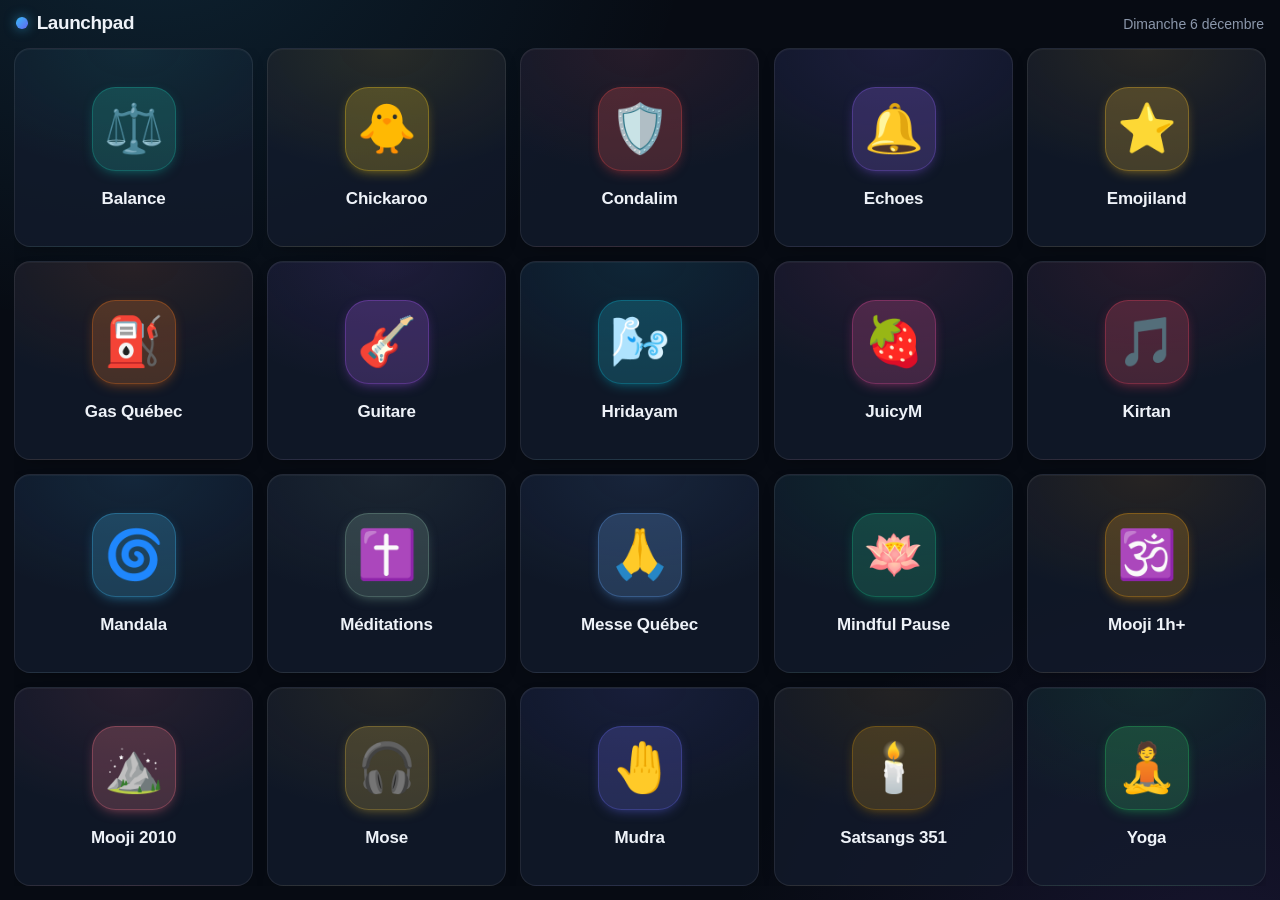
==== commit 2f6561c5: "Launchpad: retrait de la tuile Photos (dépôt photo supprimé) Co-Authored-By: Claude Opus 5.5 <norepl" ====
--- a/index.html
+++ b/index.html
@@ -232,7 +232,7 @@
       <a class="tile" href="guitar.html" style="--c:#a855f7"><span class="inner"><span class="icon" aria-hidden="true">🎸</span><span class="label">Guitare</span></span></a>
       <a class="tile" href="hridayam.html" style="--c:#06b6d4"><span class="inner"><span class="icon" aria-hidden="true">🌬️</span><span class="label">Hridayam</span></span></a>
       <a class="tile" href="juicym/index.html" style="--c:#ec4899"><span class="inner"><span class="icon" aria-hidden="true">🍓</span><span class="label">JuicyM</span></span></a>
-      <a class="tile" href="kirtan/index.html" style="--c:#f43f5e"><span class="inner"><span class="icon" aria-hidden="true">🎵</span><span class="label">Kirtan</span></span></a>
+      <a class="tile" href="https://rgjp.github.io/kirtan/" style="--c:#f43f5e"><span class="inner"><span class="icon" aria-hidden="true">🎵</span><span class="label">Kirtan</span></span></a>
       <a class="tile" href="mandala.html" style="--c:#38bdf8"><span class="inner"><span class="icon" aria-hidden="true">🌀</span><span class="label">Mandala</span></span></a>
       <a class="tile" href="chremed/index.html" style="--c:#86b3a0" title="Méditations avec le Christ"><span class="inner"><span class="icon" aria-hidden="true">✝️</span><span class="label">Méditations</span></span></a>
       <a class="tile" href="messequebec/index.html" style="--c:#60a5fa"><span class="inner"><span class="icon" aria-hidden="true">🙏</span><span class="label">Messe Québec</span></span></a>
@@ -241,7 +241,6 @@
       <a class="tile" href="mooji2010/index.html" style="--c:#fb7185" title="2010 Satsangs with Mooji at Arunachala"><span class="inner"><span class="icon" aria-hidden="true">⛰️</span><span class="label">Mooji 2010</span></span></a>
       <a class="tile" href="mose.html" style="--c:#d4af37"><span class="inner"><span class="icon" aria-hidden="true">🎧</span><span class="label">Mose</span></span></a>
       <a class="tile" href="mudra.html" style="--c:#6366f1"><span class="inner"><span class="icon" aria-hidden="true">🤚</span><span class="label">Mudra</span></span></a>
-      <a class="tile" href="../photo/" style="--c:#e9c46a" title="Witnessing the Majesty"><span class="inner"><span class="icon" aria-hidden="true">📷</span><span class="label">Photos</span></span></a>
       <a class="tile" href="satsangs351/index.html" style="--c:#ca8a04" title="Les Satsangs du 351"><span class="inner"><span class="icon" aria-hidden="true">🕯️</span><span class="label">Satsangs 351</span></span></a>
       <a class="tile" href="yoga.html" style="--c:#22c55e"><span class="inner"><span class="icon" aria-hidden="true">🧘</span><span class="label">Yoga</span></span></a>
     </main>
